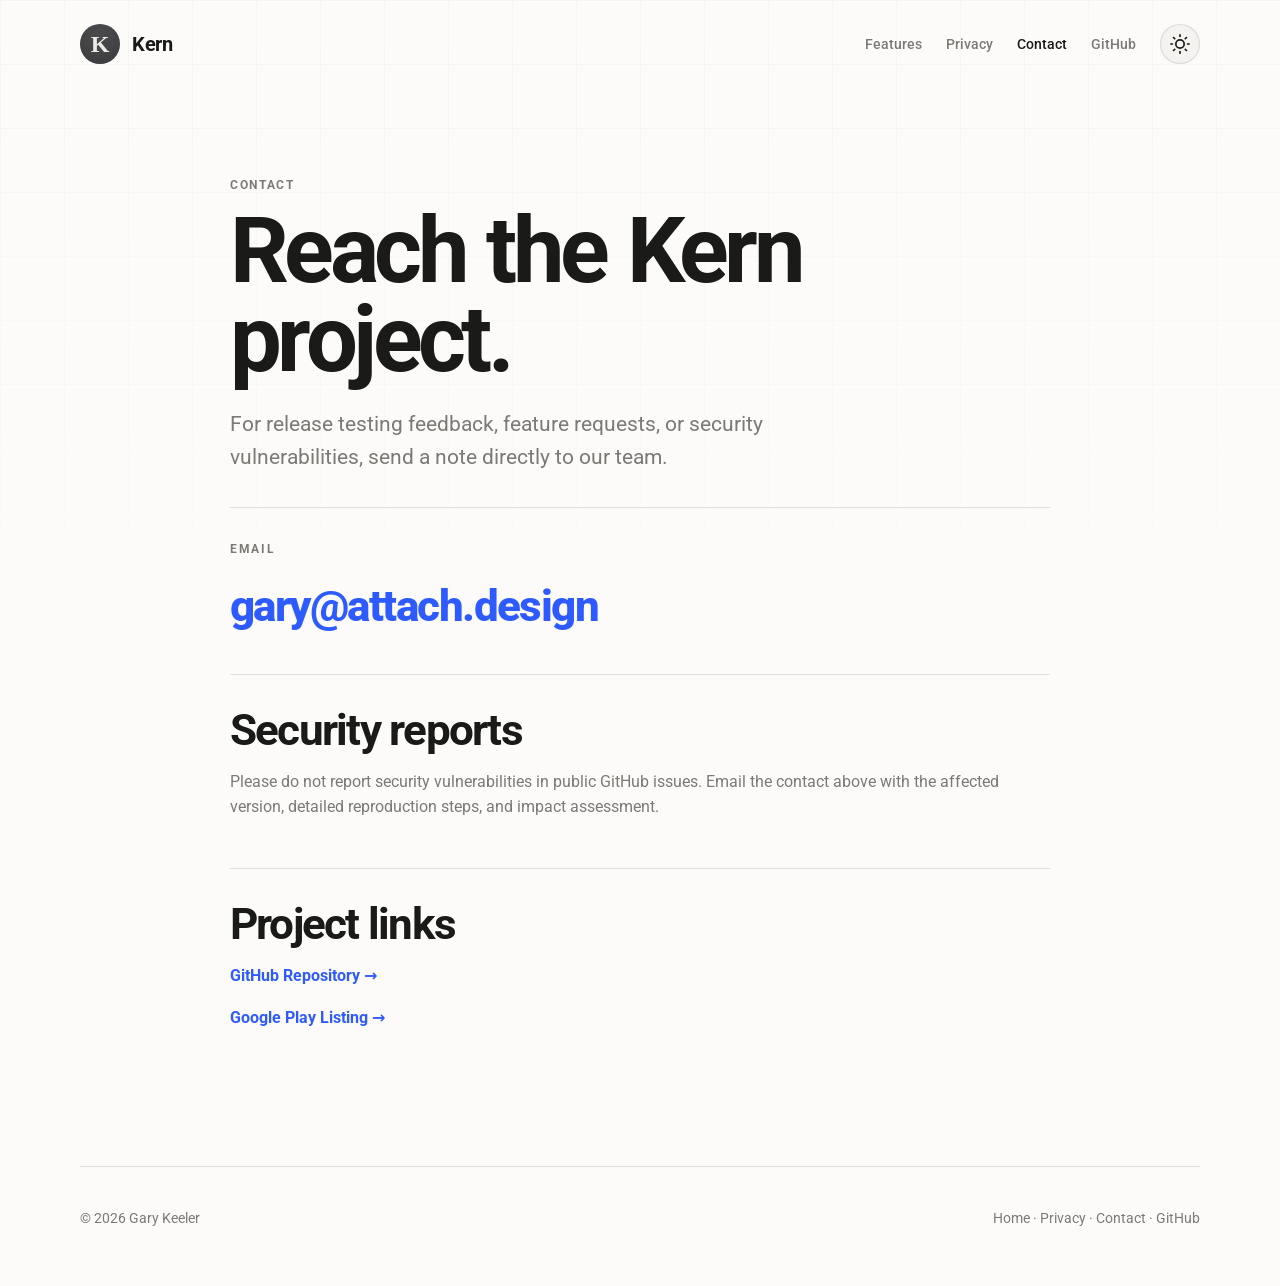
==== website/contact.html @ cdeb9d9d "feat(website): default to creamy light theme, update contact emails to gary@attach.design, and add h" ====
<!doctype html>
<html lang="en">
<head>
  <meta charset="utf-8">
  <meta name="viewport" content="width=device-width, initial-scale=1">
  <title>Contact — Kern</title>
  <meta name="description" content="Contact the Kern project for feedback, testing, or security reports.">
  <link rel="canonical" href="https://attach.design/kern/contact.html">
  <link rel="icon" type="image/svg+xml" href="favicon.svg">

  <meta property="og:type" content="website">
  <meta property="og:site_name" content="Kern">
  <meta property="og:title" content="Contact — Kern">
  <meta property="og:description" content="Reach the Kern project team for feedback, release questions, or security testing.">
  <meta property="og:url" content="https://attach.design/kern/contact.html">

  <link rel="stylesheet" href="styles.css">
</head>
<body>
  <a href="#main" class="skip-to-content">Skip to content</a>

  <header class="site-header">
    <a class="brand" href="index.html" aria-label="Kern Home">
      <span class="mark" aria-hidden="true">K</span>
      <span>Kern</span>
    </a>

    <div class="nav-group">
      <nav class="nav" id="main-nav" aria-label="Primary navigation">
        <a href="index.html#features">Features</a>
        <a href="privacy.html">Privacy</a>
        <a href="contact.html" aria-current="page">Contact</a>
        <a href="https://github.com/iamkeeler/AndroidMD-App" target="_blank" rel="noopener">GitHub</a>
      </nav>

      <button type="button" class="theme-toggle" id="theme-toggle" aria-label="Toggle dark mode" title="Toggle theme">
        <svg viewBox="0 0 24 24" id="theme-icon" aria-hidden="true">
          <circle cx="12" cy="12" r="5"></circle>
          <path d="M12 1v2M12 21v2M4.22 4.22l1.42 1.42M18.36 18.36l1.42 1.42M1 12h2M21 12h2M4.22 19.78l1.42-1.42M18.36 5.64l1.42-1.42"></path>
        </svg>
      </button>

      <button type="button" class="menu-toggle" id="menu-toggle" aria-label="Toggle navigation menu" aria-expanded="false">
        <svg viewBox="0 0 24 24" aria-hidden="true">
          <line x1="3" y1="6" x2="21" y2="6"></line>
          <line x1="3" y1="12" x2="21" y2="12"></line>
          <line x1="3" y1="18" x2="21" y2="18"></line>
        </svg>
      </button>
    </div>
  </header>

  <main id="main" class="page section-shell">
    <p class="eyebrow">Contact</p>
    <h1>Reach the Kern project.</h1>
    <p class="lede">For release testing feedback, feature requests, or security vulnerabilities, send a note directly to our team.</p>

    <section class="contact-card">
      <span class="small-label">Email</span>
      <a href="mailto:gary@attach.design">gary@attach.design</a>
    </section>

    <section class="prose-block">
      <h2>Security reports</h2>
      <p>Please do not report security vulnerabilities in public GitHub issues. Email the contact above with the affected version, detailed reproduction steps, and impact assessment.</p>
    </section>

    <section class="prose-block">
      <h2>Project links</h2>
      <p><a class="text-link" href="https://github.com/iamkeeler/AndroidMD-App" target="_blank" rel="noopener">GitHub Repository →</a></p>
      <p><a class="text-link" href="https://play.google.com/store/apps/details?id=com.attachdesign.kern" target="_blank" rel="noopener">Google Play Listing →</a></p>
    </section>
  </main>

  <footer class="site-footer">
    <span>© 2026 Gary Keeler</span>
    <span>
      <a href="index.html">Home</a> · 
      <a href="privacy.html">Privacy</a> · 
      <a href="contact.html">Contact</a> · 
      <a href="https://github.com/iamkeeler/AndroidMD-App" target="_blank" rel="noopener">GitHub</a>
    </span>
  </footer>

  <script>
    // Theme toggle management (Default: Creamy Light style)
    const themeToggle = document.getElementById('theme-toggle');
    const storedTheme = localStorage.getItem('theme');
    
    function updateThemeAria(theme) {
      const nextTheme = theme === 'dark' ? 'light' : 'dark';
      themeToggle.setAttribute('aria-label', `Switch to ${nextTheme} theme`);
      themeToggle.setAttribute('title', `Switch to ${nextTheme} theme`);
    }

    if (storedTheme === 'dark') {
      document.documentElement.setAttribute('data-theme', 'dark');
      updateThemeAria('dark');
    } else {
      document.documentElement.setAttribute('data-theme', 'light');
      updateThemeAria('light');
    }

    themeToggle.addEventListener('click', () => {
      const current = document.documentElement.getAttribute('data-theme');
      const target = (current === 'dark') ? 'light' : 'dark';
      document.documentElement.setAttribute('data-theme', target);
      localStorage.setItem('theme', target);
      updateThemeAria(target);
    });

    // Mobile nav toggle
    const menuToggle = document.getElementById('menu-toggle');
    const mainNav = document.getElementById('main-nav');
    menuToggle.addEventListener('click', () => {
      const open = mainNav.classList.toggle('open');
      menuToggle.setAttribute('aria-expanded', open);
    });
  </script>
</body>
</html>
---- website/styles.css ----
@import url('https://fonts.googleapis.com/css2?family=JetBrains+Mono:ital,wght@0,400;0,500;0,600;1,400&family=Roboto+Mono:wght@400;500&family=Roboto:ital,wght@0,400;0,500;0,700;1,400&display=swap');

:root {
  --canvas: #FCFBFA;
  --surface: #F4F3F0;
  --ink: #1A1A18;
  --muted: #7C7A75;
  --border: rgba(124, 122, 117, 0.22);
  --accent: #2E5BFF;
  --accent-hover: #1A46E6;
  --icon-bg: #4A4A4D;
  --icon-fg: #ECEAE6;
  --shadow: 0 24px 80px rgba(26, 26, 24, 0.08);
  --grid-line: rgba(26, 26, 24, 0.028);
  --max: 1120px;
  --radius-lg: 30px;
  --radius-md: 16px;
  --radius-sm: 8px;
}

[data-theme="dark"] {
  --canvas: #121212;
  --surface: #1E1E1E;
  --ink: #E3E3E3;
  --muted: #9E9C96;
  --border: rgba(255, 255, 255, 0.12);
  --accent: #5E81FF;
  --accent-hover: #7D9BFF;
  --icon-bg: #2E2E32;
  --icon-fg: #E3E3E3;
  --shadow: 0 24px 80px rgba(0, 0, 0, 0.45);
  --grid-line: rgba(255, 255, 255, 0.03);
}

/* Dark theme activates explicitly via [data-theme="dark"] attribute */

* {
  box-sizing: border-box;
}

:focus-visible {
  outline: 2px solid var(--accent);
  outline-offset: 2px;
  border-radius: 4px;
}

html {
  scroll-behavior: smooth;
  color-scheme: light dark;
}

body {
  margin: 0;
  background: var(--canvas);
  color: var(--ink);
  font-family: Roboto, ui-sans-serif, system-ui, -apple-system, BlinkMacSystemFont, "Segoe UI", sans-serif;
  line-height: 1.6;
  -webkit-font-smoothing: antialiased;
  transition: background-color 200ms ease, color 200ms ease;
}

/* Background aesthetic grid */
body::before {
  content: "";
  position: fixed;
  inset: 0;
  pointer-events: none;
  background:
    linear-gradient(90deg, var(--grid-line) 1px, transparent 1px),
    linear-gradient(180deg, var(--grid-line) 1px, transparent 1px);
  background-size: 64px 64px;
  mask-image: linear-gradient(to bottom, black, transparent 75%);
  -webkit-mask-image: linear-gradient(to bottom, black, transparent 75%);
  z-index: 0;
}

/* Accessibility skip link */
.skip-to-content {
  position: absolute;
  top: -100px;
  left: 16px;
  z-index: 999;
  padding: 12px 20px;
  background: var(--accent);
  color: #ffffff;
  border-radius: var(--radius-sm);
  font-weight: 700;
  text-decoration: none;
  transition: top 150ms ease;
}

.skip-to-content:focus {
  top: 16px;
}

a {
  color: inherit;
  text-decoration-thickness: 1px;
  text-underline-offset: 0.22em;
  transition: color 150ms ease;
}

.site-header,
.site-footer,
.section-shell {
  position: relative;
  z-index: 1;
  width: min(var(--max), calc(100% - 32px));
  margin-inline: auto;
}

/* Header & Navigation */
.site-header {
  min-height: 88px;
  display: flex;
  align-items: center;
  justify-content: space-between;
  gap: 24px;
}

.brand {
  display: inline-flex;
  align-items: center;
  gap: 12px;
  font-weight: 700;
  font-size: 20px;
  letter-spacing: -0.02em;
  text-decoration: none;
  color: var(--ink);
}

.mark {
  width: 40px;
  height: 40px;
  border-radius: 999px;
  display: inline-grid;
  place-items: center;
  background: var(--icon-bg);
  color: var(--icon-fg);
  font-family: Georgia, "Times New Roman", serif;
  font-size: 24px;
  line-height: 1;
  box-shadow: inset 0 -8px 18px rgba(0, 0, 0, 0.18);
  transition: transform 200ms ease;
}

.brand:hover .mark {
  transform: rotate(-6deg) scale(1.05);
}

.nav-group {
  display: flex;
  align-items: center;
  gap: 24px;
}

.nav {
  display: flex;
  align-items: center;
  gap: 24px;
  color: var(--muted);
  font-size: 14px;
  font-weight: 500;
}

.nav a {
  text-decoration: none;
  padding: 6px 0;
}

.nav a:hover,
.nav a[aria-current="page"] {
  color: var(--ink);
}

/* Theme Switcher Button */
.theme-toggle {
  background: var(--surface);
  border: 1px solid var(--border);
  color: var(--ink);
  width: 40px;
  height: 40px;
  border-radius: 50%;
  display: inline-grid;
  place-items: center;
  cursor: pointer;
  padding: 0;
  transition: background-color 150ms ease, border-color 150ms ease, transform 150ms ease;
}

.theme-toggle:hover {
  transform: scale(1.06);
  border-color: var(--accent);
}

.theme-toggle svg {
  width: 20px;
  height: 20px;
  fill: none;
  stroke: currentColor;
  stroke-width: 2;
  stroke-linecap: round;
  stroke-linejoin: round;
}

/* Mobile Nav Toggle */
.menu-toggle {
  display: none;
  background: var(--surface);
  border: 1px solid var(--border);
  color: var(--ink);
  width: 40px;
  height: 40px;
  border-radius: var(--radius-sm);
  cursor: pointer;
  align-items: center;
  justify-content: center;
}

.menu-toggle svg {
  width: 22px;
  height: 22px;
  fill: none;
  stroke: currentColor;
  stroke-width: 2;
}

/* Hero Section */
.hero {
  min-height: calc(100vh - 168px);
  display: grid;
  grid-template-columns: minmax(0, 1fr) minmax(360px, 0.88fr);
  gap: 64px;
  align-items: center;
  padding: 64px 0 96px;
}

.eyebrow,
.small-label {
  margin: 0 0 12px;
  color: var(--muted);
  font-size: 12px;
  letter-spacing: 0.14em;
  text-transform: uppercase;
  font-weight: 700;
}

h1, h2, h3, p {
  margin-top: 0;
}

h1 {
  max-width: 780px;
  margin-bottom: 24px;
  font-size: clamp(44px, 7.5vw, 92px);
  line-height: 0.96;
  letter-spacing: -0.05em;
  word-spacing: 0.03em;
  font-weight: 700;
}

h2 {
  margin-bottom: 16px;
  font-size: clamp(26px, 3.8vw, 44px);
  line-height: 1.05;
  letter-spacing: -0.04em;
  font-weight: 700;
}

h3 {
  margin-bottom: 8px;
  font-size: 18px;
  letter-spacing: -0.02em;
  font-weight: 700;
}

.lede {
  max-width: 640px;
  margin-bottom: 32px;
  color: var(--muted);
  font-size: clamp(17px, 1.8vw, 21px);
  line-height: 1.6;
}

.actions {
  display: flex;
  flex-wrap: wrap;
  gap: 14px;
}

.button {
  min-height: 48px;
  display: inline-flex;
  align-items: center;
  justify-content: center;
  padding: 0 24px;
  border-radius: 999px;
  font-weight: 700;
  font-size: 15px;
  text-decoration: none;
  transition: transform 120ms ease, background-color 120ms ease, border-color 120ms ease, box-shadow 120ms ease;
}

.button:hover {
  transform: translateY(-2px);
}

.button:active {
  transform: translateY(1px);
}

.button.primary {
  background: var(--accent);
  color: #ffffff;
  box-shadow: 0 4px 16px rgba(46, 91, 255, 0.25);
}

.button.primary:hover {
  background: var(--accent-hover);
  box-shadow: 0 6px 20px rgba(46, 91, 255, 0.35);
}

.button.secondary {
  border: 1px solid var(--border);
  background: var(--surface);
  color: var(--ink);
}

.button.secondary:hover {
  border-color: var(--muted);
}

/* Device Frame & Live Workspace Showcase */
.device-frame {
  border: 1px solid var(--border);
  border-radius: 36px;
  padding: 16px;
  background: var(--surface);
  box-shadow: var(--shadow);
  transition: border-color 200ms ease, background-color 200ms ease;
}

.phone-top {
  display: flex;
  align-items: center;
  gap: 12px;
  padding: 10px 14px;
  color: var(--muted);
  font-size: 13px;
  font-family: Roboto, ui-sans-serif, system-ui, sans-serif;
  border-bottom: 1px solid var(--border);
  background: var(--surface);
  border-top-left-radius: 20px;
  border-top-right-radius: 20px;
}

.phone-top .path {
  color: var(--muted);
  display: flex;
  align-items: center;
  gap: 6px;
}

.phone-top .path .active-node {
  color: var(--ink);
  font-weight: 700;
}

.dot {
  width: 8px;
  height: 8px;
  border-radius: 50%;
  background: var(--accent);
  box-shadow: 0 0 6px var(--accent);
}

.workspace-preview {
  min-height: 480px;
  display: grid;
  grid-template-columns: 35% 65%;
  overflow: hidden;
  border-bottom-left-radius: 24px;
  border-bottom-right-radius: 24px;
  background: var(--canvas);
}

.workspace-preview aside {
  background: var(--surface);
  padding: 24px 16px;
  border-right: 1px solid var(--border);
}

.file-list {
  display: flex;
  flex-direction: column;
  gap: 8px;
  margin-top: 12px;
}

.file-btn {
  display: flex;
  align-items: center;
  gap: 8px;
  width: 100%;
  padding: 10px 12px;
  min-height: 44px;
  border: none;
  background: transparent;
  color: var(--muted);
  font-size: 13px;
  font-family: "JetBrains Mono", "Roboto Mono", monospace;
  text-align: left;
  border-radius: var(--radius-sm);
  cursor: pointer;
  transition: background-color 150ms ease, color 150ms ease;
}

.file-btn:hover {
  background: rgba(124, 122, 117, 0.08);
  color: var(--ink);
}

.file-btn.active {
  background: var(--canvas);
  color: var(--ink);
  font-weight: 600;
  box-shadow: 0 1px 4px rgba(0,0,0,0.06);
}

.workspace-preview article {
  padding: 24px 28px;
  display: flex;
  flex-direction: column;
  max-width: 680px;
  margin: 0 auto;
}

.editor-tabs {
  display: flex;
  gap: 16px;
  border-bottom: 1px solid var(--border);
  padding-bottom: 4px;
  margin-bottom: 20px;
}

.tab-btn {
  background: transparent;
  border: none;
  color: var(--muted);
  font-size: 12px;
  font-weight: 700;
  letter-spacing: 0.08em;
  text-transform: uppercase;
  cursor: pointer;
  padding: 8px 12px;
  min-height: 44px;
  border-bottom: 2px solid transparent;
  transition: color 150ms ease, border-color 150ms ease;
}

.tab-btn.active {
  color: var(--accent);
  border-bottom-color: var(--accent);
}

.editor-input {
  width: 100%;
  min-height: 320px;
  background: transparent;
  border: none;
  color: var(--ink);
  font-family: "JetBrains Mono", "Roboto Mono", monospace;
  font-size: 15px;
  line-height: 1.6;
  resize: none;
  outline: none;
}

.live-render {
  min-height: 320px;
  font-family: "JetBrains Mono", "Roboto Mono", monospace;
  font-size: 15px;
  line-height: 1.6;
  color: var(--ink);
}

.live-render h1 {
  font-size: 22px;
  font-weight: 700;
  letter-spacing: -0.025em;
  margin-top: 0;
  margin-bottom: 16px;
  color: var(--ink);
}

.live-render h2 {
  font-size: 16px;
  font-weight: 600;
  letter-spacing: 0;
  margin-top: 20px;
  margin-bottom: 12px;
  color: var(--ink);
}

.live-render h3 {
  font-size: 13px;
  font-weight: 600;
  letter-spacing: 0.015em;
  margin-top: 16px;
  margin-bottom: 8px;
  color: var(--ink);
}

/* Video Preview Placeholder */
.video-placeholder {
  min-height: 480px;
  display: flex;
  flex-direction: column;
  align-items: center;
  justify-content: center;
  position: relative;
  border-bottom-left-radius: 24px;
  border-bottom-right-radius: 24px;
  background: linear-gradient(145deg, var(--surface), var(--canvas));
  overflow: hidden;
  cursor: pointer;
  padding: 48px 24px;
  text-align: center;
}

.video-poster-preview {
  display: flex;
  flex-direction: column;
  align-items: center;
  justify-content: center;
  gap: 16px;
}

.play-btn-wrapper {
  width: 76px;
  height: 76px;
  border-radius: 50%;
  background: var(--accent);
  color: #ffffff;
  display: inline-grid;
  place-items: center;
  box-shadow: 0 12px 32px rgba(46, 91, 255, 0.3);
  transition: transform 200ms ease, box-shadow 200ms ease, background-color 200ms ease;
}

.video-placeholder:hover .play-btn-wrapper {
  transform: scale(1.08);
  box-shadow: 0 16px 40px rgba(46, 91, 255, 0.4);
}

.play-btn-wrapper svg {
  width: 32px;
  height: 32px;
  fill: currentColor;
  margin-left: 4px;
}

.video-caption {
  font-family: Roboto, ui-sans-serif, system-ui, sans-serif;
  font-size: 16px;
  font-weight: 700;
  color: var(--ink);
  margin: 8px 0 0;
}

.video-subcaption {
  font-family: "JetBrains Mono", "Roboto Mono", monospace;
  font-size: 13px;
  color: var(--muted);
  margin: 4px 0 0;
}

.live-render code {
  display: inline-block;
  margin-top: 12px;
  padding: 6px 10px;
  border-radius: var(--radius-sm);
  background: var(--surface);
  color: var(--accent);
  font-family: "JetBrains Mono", "Roboto Mono", monospace;
  font-size: 13px;
  border: 1px solid var(--border);
}

/* Feature Grid */
.features,
.privacy-band,
.contact,
.page {
  padding: 88px 0;
}

.section-heading {
  max-width: 720px;
  margin-bottom: 40px;
}

.feature-list {
  border-top: 1px solid var(--border);
}

.feature-item {
  display: grid;
  grid-template-columns: minmax(200px, 0.36fr) minmax(0, 1fr);
  gap: 32px;
  padding: 32px 0;
  border-bottom: 1px solid var(--border);
  transition: background-color 150ms ease;
}

.feature-item p {
  max-width: 680px;
  color: var(--muted);
  font-size: 16px;
}

/* Privacy Band */
.privacy-band {
  display: grid;
  grid-template-columns: minmax(260px, 0.7fr) minmax(0, 1fr) auto;
  gap: 32px;
  align-items: center;
  border-top: 1px solid var(--border);
  border-bottom: 1px solid var(--border);
}

.privacy-band p {
  color: var(--muted);
  font-size: 16px;
}

.text-link {
  color: var(--accent);
  font-weight: 700;
  text-decoration: none;
}

.text-link:hover {
  text-decoration: underline;
}

/* Contact & Pages */
.contact {
  max-width: 760px;
}

.contact p,
.prose-block p {
  color: var(--muted);
  font-size: 16px;
}

.page {
  max-width: 820px;
}

.prose-block,
.contact-card {
  padding: 32px 0;
  border-top: 1px solid var(--border);
}

.contact-card .small-label {
  display: block;
  margin-bottom: 12px;
}

.contact-card a {
  display: inline-block;
  max-width: 100%;
  color: var(--accent);
  font-size: clamp(24px, 4vw, 44px);
  font-weight: 800;
  letter-spacing: -0.035em;
  overflow-wrap: anywhere;
  text-decoration: none;
}

.contact-card a:hover {
  text-decoration: underline;
}

/* Footer */
.site-footer {
  display: flex;
  justify-content: space-between;
  gap: 24px;
  padding: 40px 0 56px;
  color: var(--muted);
  font-size: 14px;
  border-top: 1px solid var(--border);
}

.site-footer a {
  text-decoration: none;
}

.site-footer a:hover {
  color: var(--ink);
}

/* Responsive Media Queries */
@media (max-width: 880px) {
  .hero {
    grid-template-columns: 1fr;
    padding-top: 32px;
    gap: 40px;
  }

  .privacy-band {
    grid-template-columns: 1fr;
    gap: 20px;
  }

  .feature-item {
    grid-template-columns: 1fr;
    gap: 12px;
  }

  .workspace-preview {
    grid-template-columns: 1fr;
  }

  .workspace-preview aside {
    display: none;
  }
}

@media (max-width: 640px) {
  .site-header {
    min-height: 72px;
  }

  .menu-toggle {
    display: flex;
  }

  .nav {
    display: none;
    position: absolute;
    top: 80px;
    left: 0;
    right: 0;
    background: var(--surface);
    border: 1px solid var(--border);
    border-radius: var(--radius-md);
    padding: 20px;
    flex-direction: column;
    align-items: flex-start;
    gap: 16px;
    box-shadow: var(--shadow);
    z-index: 100;
  }

  .nav.open {
    display: flex;
  }

  .site-footer {
    flex-direction: column;
    gap: 16px;
  }
}
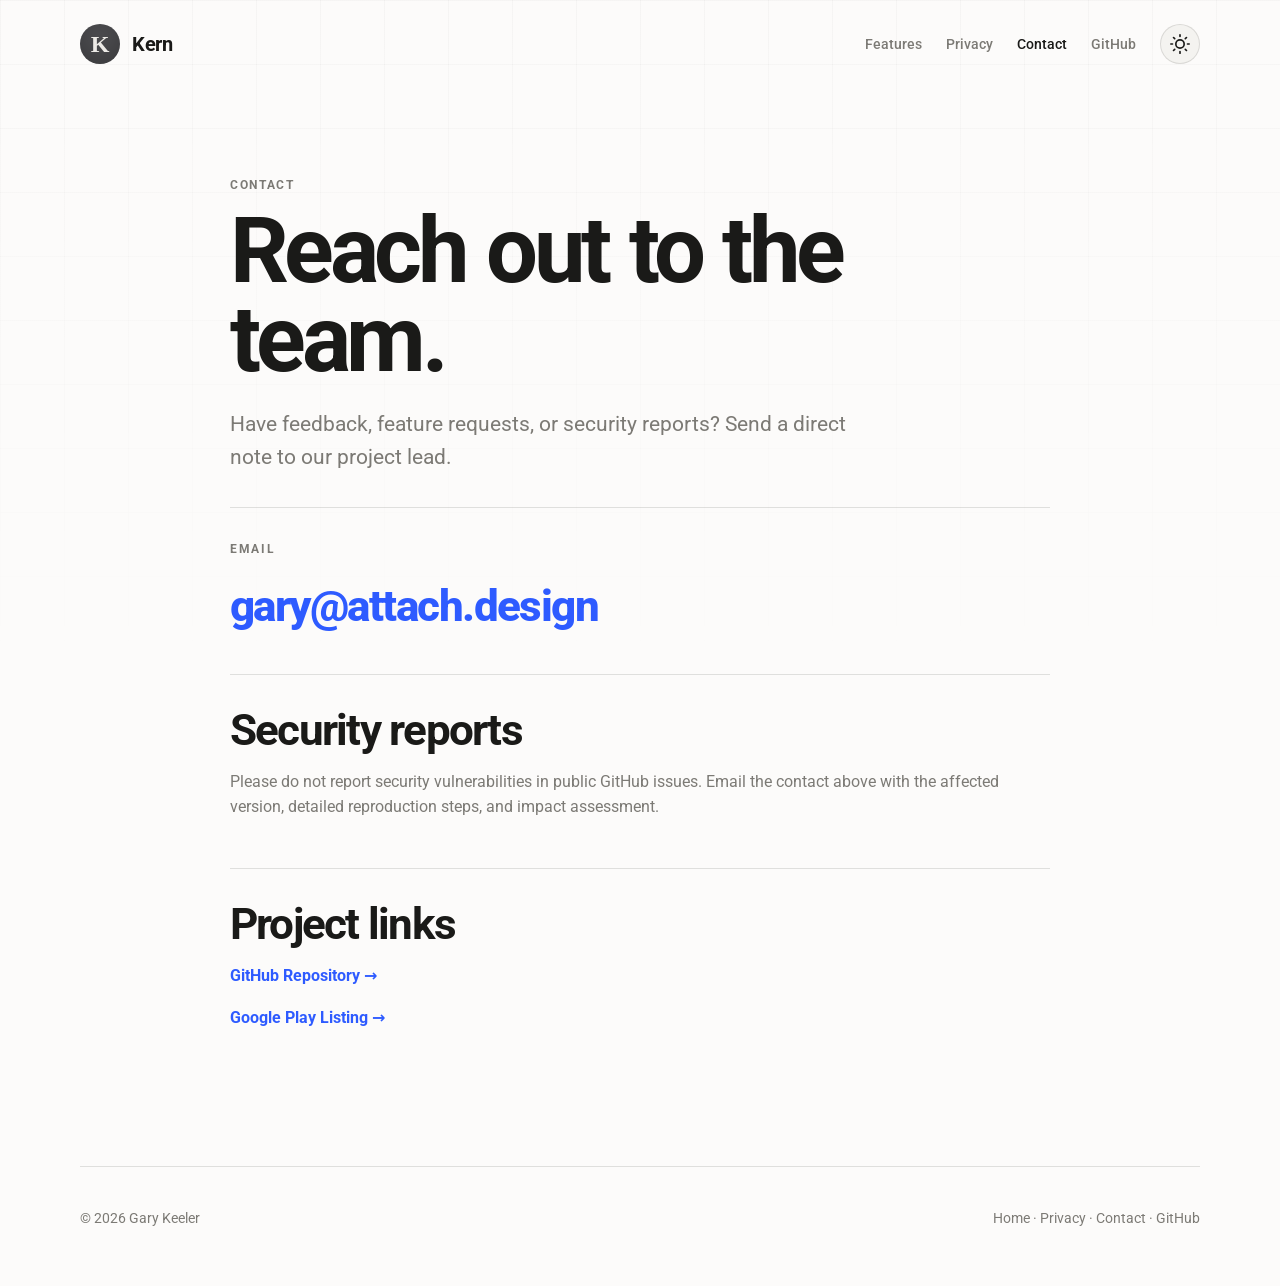
==== commit 4a5676cc: "copy(website): refine copy for clarity, scannability, and active voice via Quill" ====
--- a/website/contact.html
+++ b/website/contact.html
@@ -52,8 +52,8 @@
 
   <main id="main" class="page section-shell">
     <p class="eyebrow">Contact</p>
-    <h1>Reach the Kern project.</h1>
-    <p class="lede">For release testing feedback, feature requests, or security vulnerabilities, send a note directly to our team.</p>
+    <h1>Reach out to the team.</h1>
+    <p class="lede">Have feedback, feature requests, or security reports? Send a direct note to our project lead.</p>
 
     <section class="contact-card">
       <span class="small-label">Email</span>
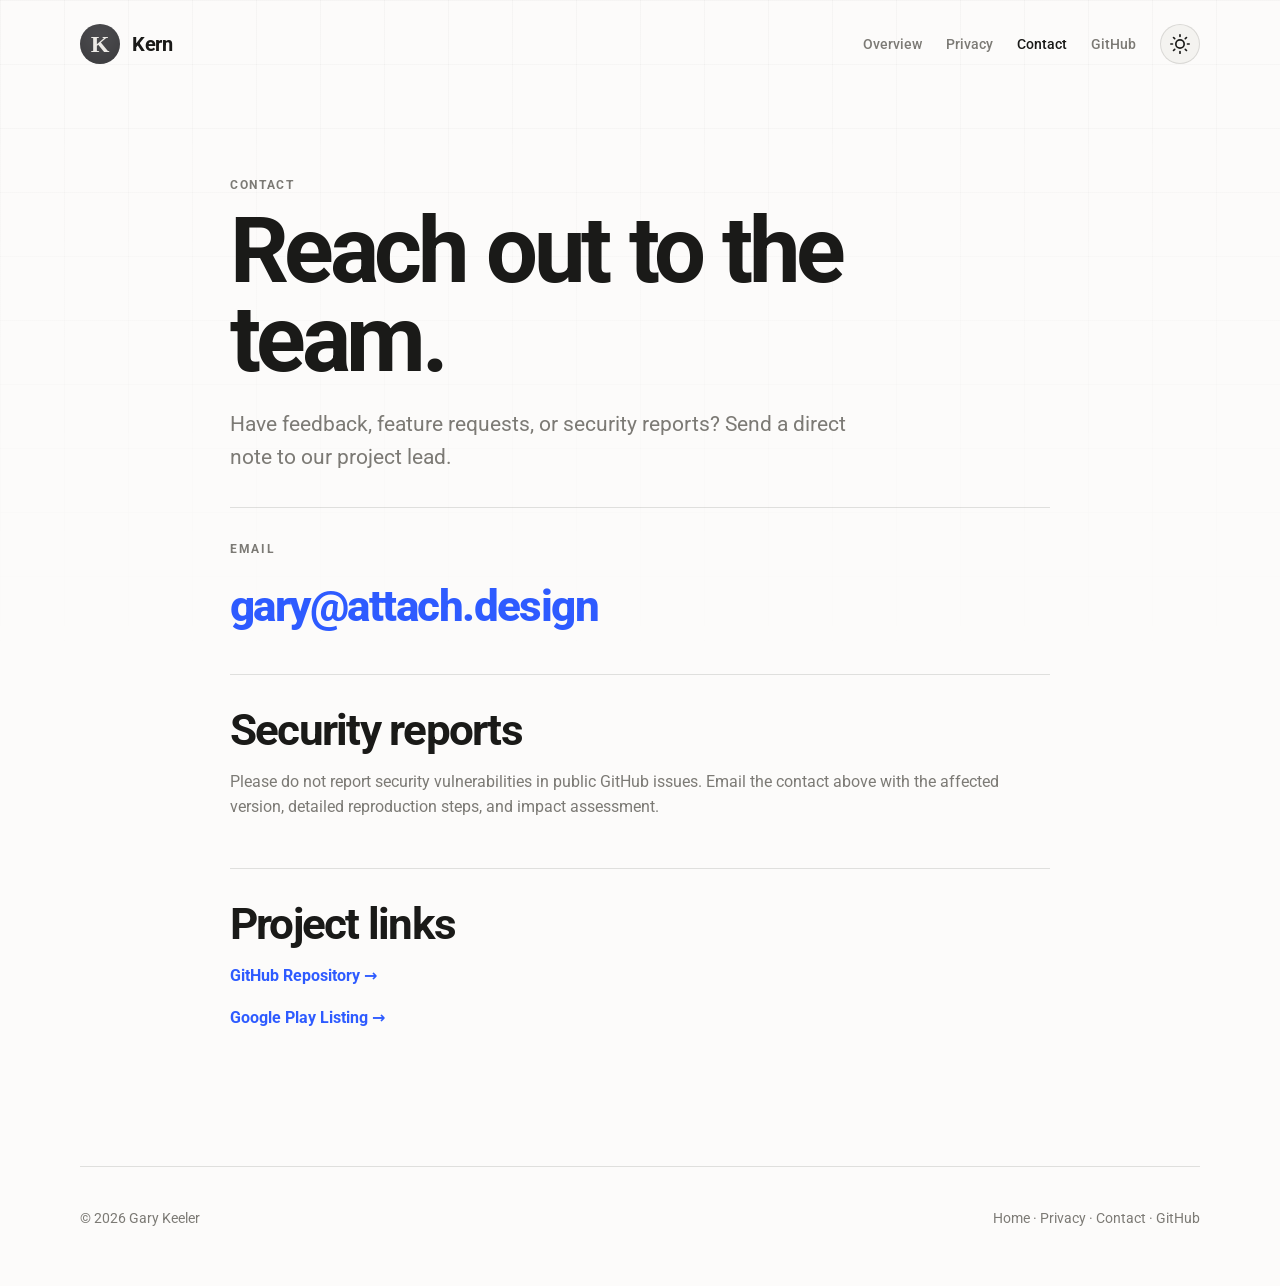
==== commit 9accd6e1: "feat(website): implement sticky glassmorphic navigation, 3D perspective device tilt, and native scro" ====
--- a/website/contact.html
+++ b/website/contact.html
@@ -19,36 +19,38 @@
 <body>
   <a href="#main" class="skip-to-content">Skip to content</a>
 
-  <header class="site-header">
-    <a class="brand" href="index.html" aria-label="Kern Home">
-      <span class="mark" aria-hidden="true">K</span>
-      <span>Kern</span>
-    </a>
+  <div class="site-header-wrapper" id="header-wrapper">
+    <header class="site-header">
+      <a class="brand" href="index.html" aria-label="Kern Home">
+        <span class="mark" aria-hidden="true">K</span>
+        <span>Kern</span>
+      </a>
 
-    <div class="nav-group">
-      <nav class="nav" id="main-nav" aria-label="Primary navigation">
-        <a href="index.html#features">Features</a>
-        <a href="privacy.html">Privacy</a>
-        <a href="contact.html" aria-current="page">Contact</a>
-        <a href="https://github.com/iamkeeler/AndroidMD-App" target="_blank" rel="noopener">GitHub</a>
-      </nav>
+      <div class="nav-group">
+        <nav class="nav" id="main-nav" aria-label="Primary navigation">
+          <a href="index.html#overview">Overview</a>
+          <a href="privacy.html">Privacy</a>
+          <a href="contact.html" aria-current="page">Contact</a>
+          <a href="https://github.com/iamkeeler/AndroidMD-App" target="_blank" rel="noopener">GitHub</a>
+        </nav>
 
-      <button type="button" class="theme-toggle" id="theme-toggle" aria-label="Toggle dark mode" title="Toggle theme">
-        <svg viewBox="0 0 24 24" id="theme-icon" aria-hidden="true">
-          <circle cx="12" cy="12" r="5"></circle>
-          <path d="M12 1v2M12 21v2M4.22 4.22l1.42 1.42M18.36 18.36l1.42 1.42M1 12h2M21 12h2M4.22 19.78l1.42-1.42M18.36 5.64l1.42-1.42"></path>
-        </svg>
-      </button>
+        <button type="button" class="theme-toggle" id="theme-toggle" aria-label="Toggle dark mode" title="Toggle theme">
+          <svg viewBox="0 0 24 24" id="theme-icon" aria-hidden="true">
+            <circle cx="12" cy="12" r="5"></circle>
+            <path d="M12 1v2M12 21v2M4.22 4.22l1.42 1.42M18.36 18.36l1.42 1.42M1 12h2M21 12h2M4.22 19.78l1.42-1.42M18.36 5.64l1.42-1.42"></path>
+          </svg>
+        </button>
 
-      <button type="button" class="menu-toggle" id="menu-toggle" aria-label="Toggle navigation menu" aria-expanded="false">
-        <svg viewBox="0 0 24 24" aria-hidden="true">
-          <line x1="3" y1="6" x2="21" y2="6"></line>
-          <line x1="3" y1="12" x2="21" y2="12"></line>
-          <line x1="3" y1="18" x2="21" y2="18"></line>
-        </svg>
-      </button>
-    </div>
-  </header>
+        <button type="button" class="menu-toggle" id="menu-toggle" aria-label="Toggle navigation menu" aria-expanded="false">
+          <svg viewBox="0 0 24 24" aria-hidden="true">
+            <line x1="3" y1="6" x2="21" y2="6"></line>
+            <line x1="3" y1="12" x2="21" y2="12"></line>
+            <line x1="3" y1="18" x2="21" y2="18"></line>
+          </svg>
+        </button>
+      </div>
+    </header>
+  </div>
 
   <main id="main" class="page section-shell">
     <p class="eyebrow">Contact</p>
@@ -116,6 +118,16 @@
       const open = mainNav.classList.toggle('open');
       menuToggle.setAttribute('aria-expanded', open);
     });
+
+    // Sticky Header scroll trigger
+    const headerWrapper = document.getElementById('header-wrapper');
+    window.addEventListener('scroll', () => {
+      if (window.scrollY > 20) {
+        headerWrapper.classList.add('is-scrolled');
+      } else {
+        headerWrapper.classList.remove('is-scrolled');
+      }
+    }, { passive: true });
   </script>
 </body>
 </html>
--- a/website/styles.css
+++ b/website/styles.css
@@ -109,6 +109,26 @@
   margin-inline: auto;
 }
 
+.site-header-wrapper {
+  position: sticky;
+  top: 0;
+  z-index: 100;
+  background: transparent;
+  transition: background-color 300ms ease, border-color 300ms ease, box-shadow 300ms ease, backdrop-filter 300ms ease;
+}
+
+.site-header-wrapper.is-scrolled {
+  background: rgba(252, 251, 250, 0.88);
+  backdrop-filter: blur(12px);
+  -webkit-backdrop-filter: blur(12px);
+  border-bottom: 1px solid var(--border);
+  box-shadow: 0 4px 20px rgba(0, 0, 0, 0.03);
+}
+
+[data-theme="dark"] .site-header-wrapper.is-scrolled {
+  background: rgba(18, 18, 18, 0.88);
+}
+
 /* Header & Navigation */
 .site-header {
   min-height: 88px;
@@ -116,6 +136,11 @@
   align-items: center;
   justify-content: space-between;
   gap: 24px;
+  transition: min-height 300ms ease;
+}
+
+.site-header-wrapper.is-scrolled .site-header {
+  min-height: 64px;
 }
 
 .brand {
@@ -337,8 +362,35 @@
   padding: 16px;
   background: var(--surface);
   box-shadow: var(--shadow);
-  transition: border-color 200ms ease, background-color 200ms ease;
-}
+  transform: perspective(1000px) rotateX(6deg) scale(0.96) translateY(20px);
+  transform-origin: center top;
+  transition: border-color 200ms ease, background-color 200ms ease, transform 600ms cubic-bezier(0.16, 1, 0.3, 1), box-shadow 600ms ease;
+  will-change: transform;
+}
+
+.device-frame.is-visible,
+.device-frame:hover {
+  transform: perspective(1000px) rotateX(0deg) scale(1) translateY(0);
+  box-shadow: 0 24px 60px rgba(0, 0, 0, 0.08);
+}
+
+/* Native Scroll Reveal Utility Cues */
+[data-reveal] {
+  opacity: 0;
+  transform: translateY(28px);
+  transition: opacity 600ms cubic-bezier(0.16, 1, 0.3, 1), transform 600ms cubic-bezier(0.16, 1, 0.3, 1);
+  will-change: opacity, transform;
+}
+
+[data-reveal].is-visible {
+  opacity: 1;
+  transform: translateY(0);
+}
+
+[data-reveal-delay="100"] { transition-delay: 100ms; }
+[data-reveal-delay="200"] { transition-delay: 200ms; }
+[data-reveal-delay="300"] { transition-delay: 300ms; }
+[data-reveal-delay="400"] { transition-delay: 400ms; }
 
 .phone-top {
   display: flex;
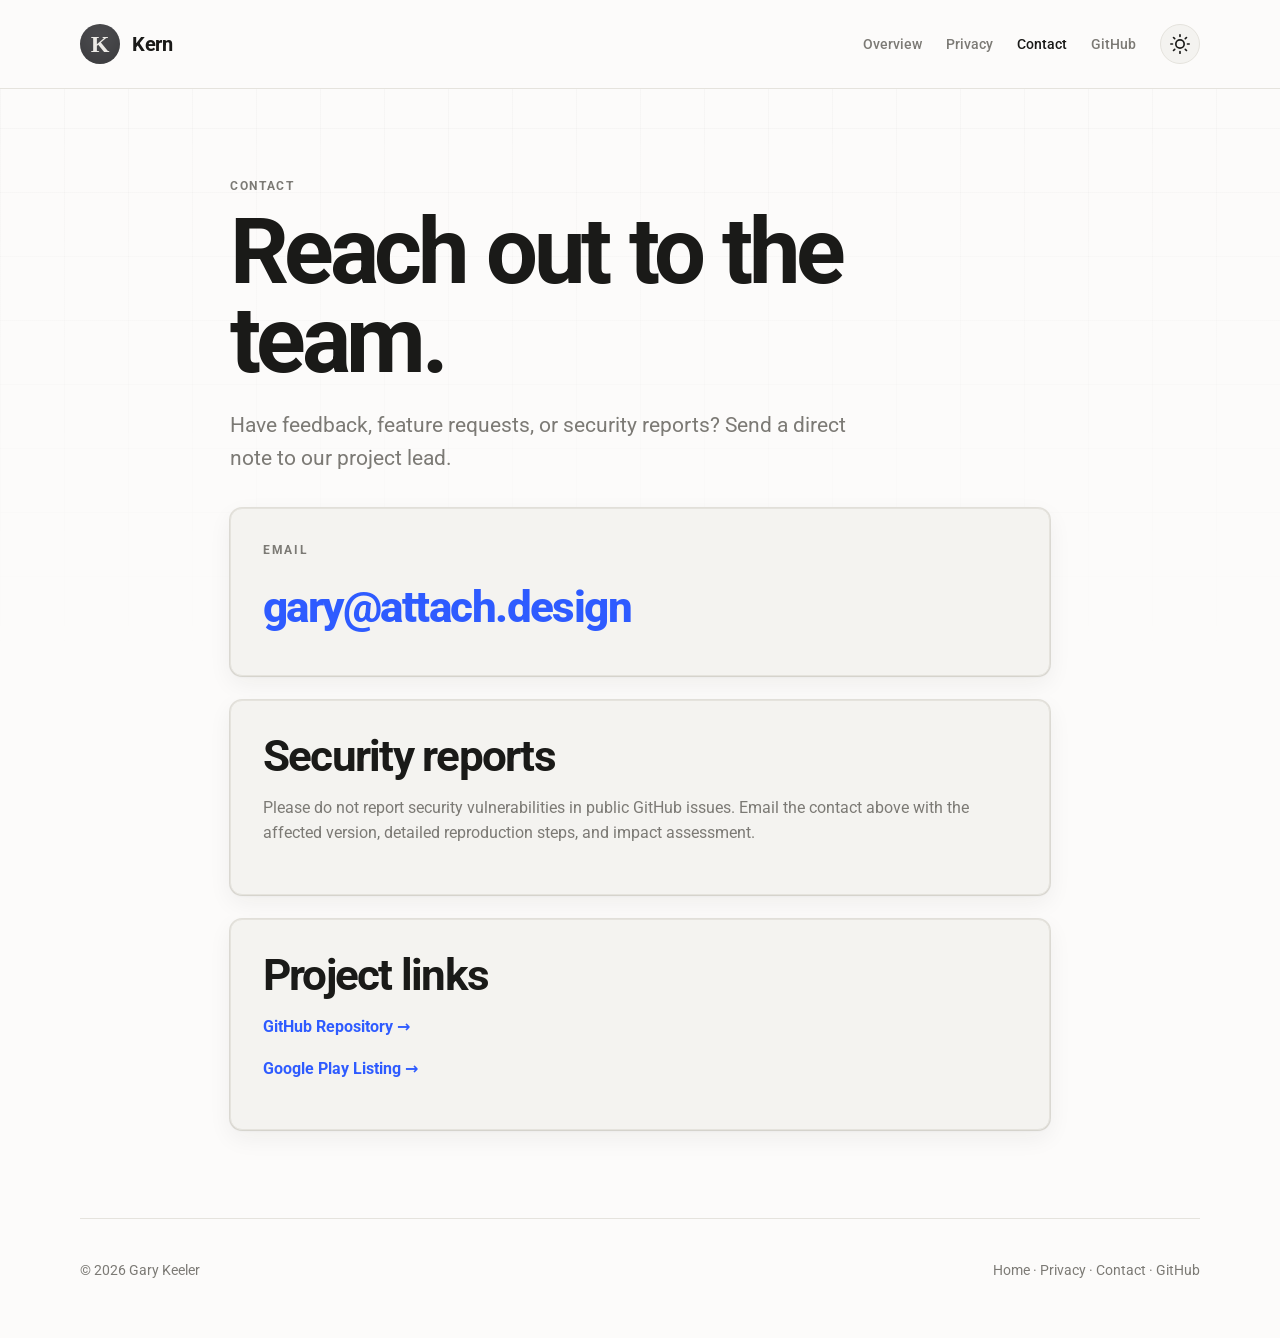
==== commit 0e84b3f6: "copy(website): update headline and tagline to 'Live Preview Markdown Editing for Android'" ====
--- a/website/contact.html
+++ b/website/contact.html
@@ -3,8 +3,8 @@
 <head>
   <meta charset="utf-8">
   <meta name="viewport" content="width=device-width, initial-scale=1">
-  <title>Contact — Kern</title>
-  <meta name="description" content="Contact the Kern project for feedback, testing, or security reports.">
+  <title>Contact — Kern Live Preview Markdown for Android</title>
+  <meta name="description" content="Contact the Kern open-source project for live preview Markdown editing feedback, testing, or security reports.">
   <link rel="canonical" href="https://attach.design/kern/contact.html">
   <link rel="icon" type="image/svg+xml" href="favicon.svg">
 
--- a/website/styles.css
+++ b/website/styles.css
@@ -3,32 +3,56 @@
 :root {
   --canvas: #FCFBFA;
   --surface: #F4F3F0;
+  --paper-sheet: #FFFFFF;
   --ink: #1A1A18;
   --muted: #7C7A75;
-  --border: rgba(124, 122, 117, 0.22);
+  --border: #E5E3DD;
   --accent: #2E5BFF;
   --accent-hover: #1A46E6;
   --icon-bg: #4A4A4D;
   --icon-fg: #ECEAE6;
-  --shadow: 0 24px 80px rgba(26, 26, 24, 0.08);
+  --shadow: 0 16px 48px rgba(26, 26, 24, 0.08);
+  --paper-shadow: 
+    0 1px 2px rgba(26, 26, 24, 0.04),
+    0 4px 0 0 var(--canvas),
+    0 5px 0 0 var(--border),
+    0 9px 0 0 var(--canvas),
+    0 10px 0 0 var(--border),
+    0 16px 40px rgba(26, 26, 24, 0.09);
+  --page-lift: 
+    0 1px 3px rgba(26, 26, 24, 0.05),
+    0 8px 24px rgba(26, 26, 24, 0.06),
+    0 0 0 1px var(--border);
   --grid-line: rgba(26, 26, 24, 0.028);
   --max: 1120px;
-  --radius-lg: 30px;
-  --radius-md: 16px;
-  --radius-sm: 8px;
+  --radius-lg: 20px;
+  --radius-md: 12px;
+  --radius-sm: 6px;
 }
 
 [data-theme="dark"] {
   --canvas: #121212;
-  --surface: #1E1E1E;
+  --surface: #1C1C1C;
+  --paper-sheet: #222222;
   --ink: #E3E3E3;
   --muted: #9E9C96;
-  --border: rgba(255, 255, 255, 0.12);
+  --border: #2E2E2C;
   --accent: #5E81FF;
   --accent-hover: #7D9BFF;
   --icon-bg: #2E2E32;
   --icon-fg: #E3E3E3;
-  --shadow: 0 24px 80px rgba(0, 0, 0, 0.45);
+  --shadow: 0 16px 48px rgba(0, 0, 0, 0.45);
+  --paper-shadow: 
+    0 1px 2px rgba(0, 0, 0, 0.2),
+    0 4px 0 0 var(--canvas),
+    0 5px 0 0 var(--border),
+    0 9px 0 0 var(--canvas),
+    0 10px 0 0 var(--border),
+    0 16px 40px rgba(0, 0, 0, 0.4);
+  --page-lift: 
+    0 1px 3px rgba(0, 0, 0, 0.2),
+    0 8px 24px rgba(0, 0, 0, 0.3),
+    0 0 0 1px var(--border);
   --grid-line: rgba(255, 255, 255, 0.03);
 }
 
@@ -113,20 +137,14 @@
   position: sticky;
   top: 0;
   z-index: 100;
-  background: transparent;
-  transition: background-color 300ms ease, border-color 300ms ease, box-shadow 300ms ease, backdrop-filter 300ms ease;
+  background: var(--canvas);
+  border-bottom: 1px solid var(--border);
+  transition: background-color 200ms ease, border-color 200ms ease, box-shadow 200ms ease;
 }
 
 .site-header-wrapper.is-scrolled {
-  background: rgba(252, 251, 250, 0.88);
-  backdrop-filter: blur(12px);
-  -webkit-backdrop-filter: blur(12px);
-  border-bottom: 1px solid var(--border);
-  box-shadow: 0 4px 20px rgba(0, 0, 0, 0.03);
-}
-
-[data-theme="dark"] .site-header-wrapper.is-scrolled {
-  background: rgba(18, 18, 18, 0.88);
+  background: var(--surface);
+  box-shadow: 0 4px 12px rgba(26, 26, 24, 0.05), 0 1px 2px rgba(26, 26, 24, 0.08);
 }
 
 /* Header & Navigation */
@@ -358,11 +376,11 @@
 /* Device Frame & Live Workspace Showcase */
 .device-frame {
   border: 1px solid var(--border);
-  border-radius: 36px;
+  border-radius: var(--radius-md);
   padding: 16px;
-  background: var(--surface);
-  box-shadow: var(--shadow);
-  transform: perspective(1000px) rotateX(6deg) scale(0.96) translateY(20px);
+  background: var(--paper-sheet);
+  box-shadow: var(--paper-shadow);
+  transform: perspective(1000px) rotateX(4deg) scale(0.97) translateY(16px);
   transform-origin: center top;
   transition: border-color 200ms ease, background-color 200ms ease, transform 600ms cubic-bezier(0.16, 1, 0.3, 1), box-shadow 600ms ease;
   will-change: transform;
@@ -371,7 +389,7 @@
 .device-frame.is-visible,
 .device-frame:hover {
   transform: perspective(1000px) rotateX(0deg) scale(1) translateY(0);
-  box-shadow: 0 24px 60px rgba(0, 0, 0, 0.08);
+  box-shadow: var(--paper-shadow), 0 20px 48px rgba(26, 26, 24, 0.12);
 }
 
 /* Native Scroll Reveal Utility Cues */
@@ -677,8 +695,17 @@
   grid-template-columns: minmax(260px, 0.7fr) minmax(0, 1fr) auto;
   gap: 32px;
   align-items: center;
-  border-top: 1px solid var(--border);
-  border-bottom: 1px solid var(--border);
+  background: var(--surface);
+  border: 1px solid var(--border);
+  border-radius: var(--radius-md);
+  padding: 40px;
+  box-shadow: var(--page-lift);
+  transition: transform 200ms ease, box-shadow 200ms ease;
+}
+
+.privacy-band:hover {
+  transform: translateY(-2px);
+  box-shadow: var(--page-lift), 0 12px 32px rgba(26, 26, 24, 0.08);
 }
 
 .privacy-band p {
@@ -711,10 +738,14 @@
   max-width: 820px;
 }
 
-.prose-block,
-.contact-card {
-  padding: 32px 0;
-  border-top: 1px solid var(--border);
+.contact-card,
+.prose-block {
+  padding: 32px;
+  background: var(--surface);
+  border: 1px solid var(--border);
+  border-radius: var(--radius-md);
+  box-shadow: var(--page-lift);
+  margin-top: 24px;
 }
 
 .contact-card .small-label {
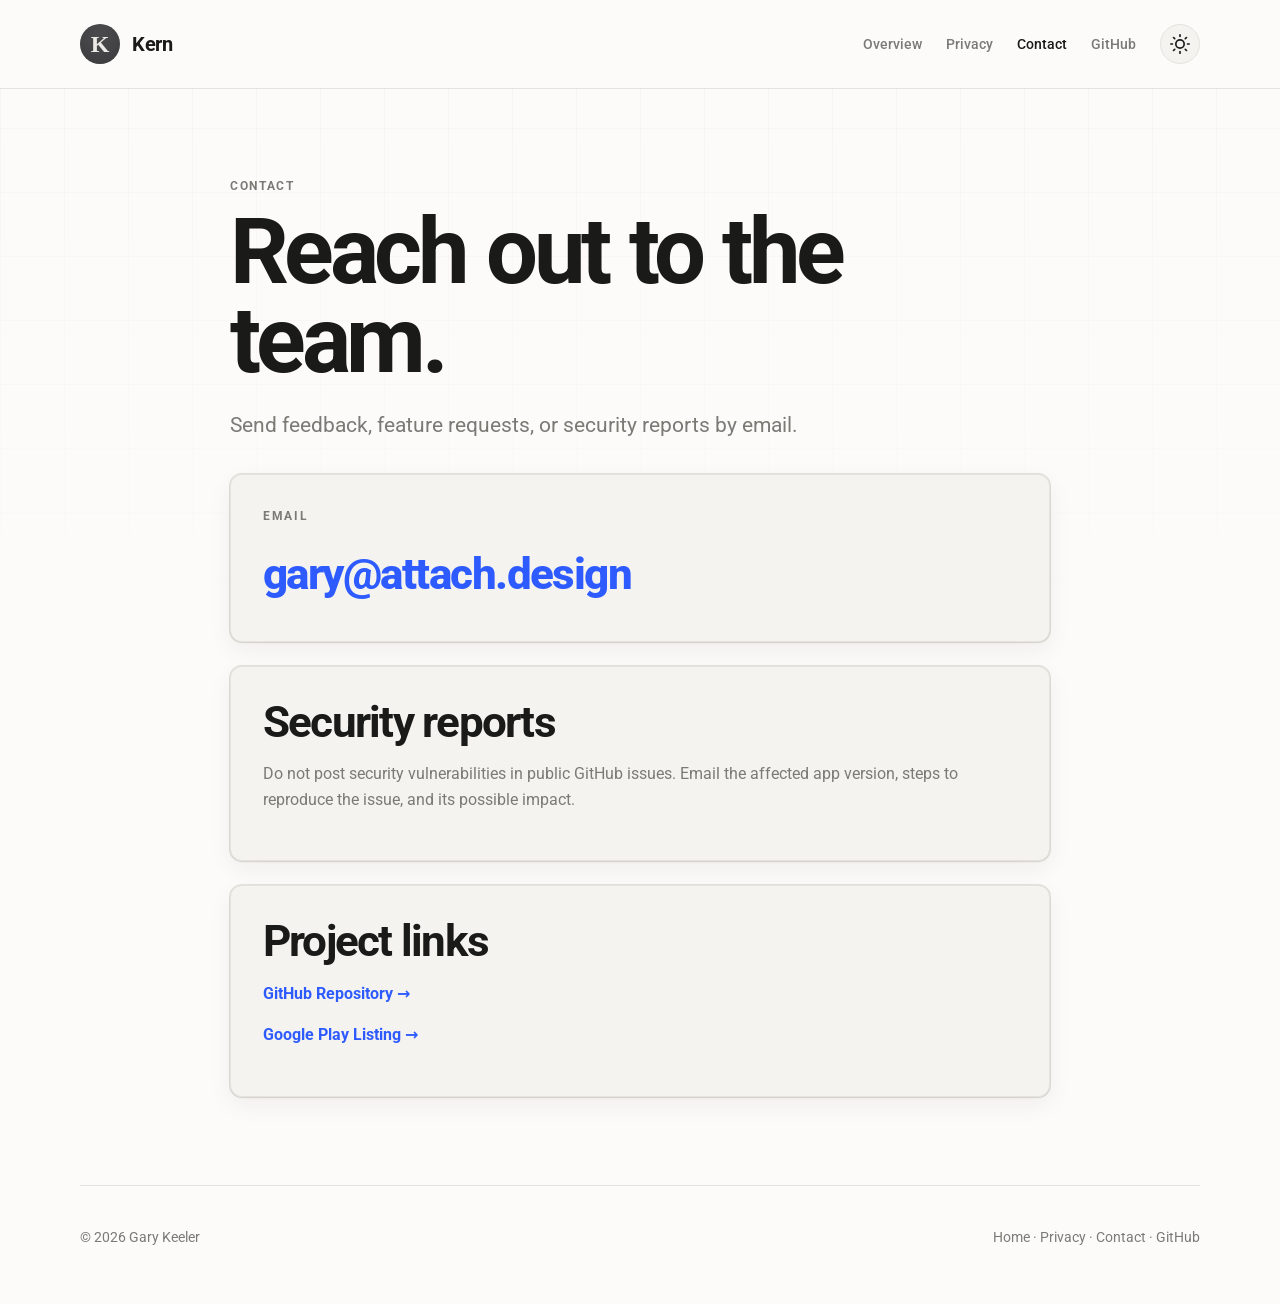
==== commit 9c771bd6: "chore: prepare repository for public release" ====
--- a/website/contact.html
+++ b/website/contact.html
@@ -3,15 +3,15 @@
 <head>
   <meta charset="utf-8">
   <meta name="viewport" content="width=device-width, initial-scale=1">
-  <title>Contact — Kern Live Preview Markdown for Android</title>
-  <meta name="description" content="Contact the Kern open-source project for live preview Markdown editing feedback, testing, or security reports.">
+  <title>Contact — Kern Android Markdown Editor</title>
+  <meta name="description" content="Contact Kern about feedback, feature requests, testing, or security reports.">
   <link rel="canonical" href="https://attach.design/kern/contact.html">
   <link rel="icon" type="image/svg+xml" href="favicon.svg">
 
   <meta property="og:type" content="website">
   <meta property="og:site_name" content="Kern">
   <meta property="og:title" content="Contact — Kern">
-  <meta property="og:description" content="Reach the Kern project team for feedback, release questions, or security testing.">
+  <meta property="og:description" content="Contact Kern about feedback, feature requests, testing, or security reports.">
   <meta property="og:url" content="https://attach.design/kern/contact.html">
 
   <link rel="stylesheet" href="styles.css">
@@ -31,7 +31,7 @@
           <a href="index.html#overview">Overview</a>
           <a href="privacy.html">Privacy</a>
           <a href="contact.html" aria-current="page">Contact</a>
-          <a href="https://github.com/iamkeeler/AndroidMD-App" target="_blank" rel="noopener">GitHub</a>
+          <a href="https://github.com/iamkeeler/kern-android-markdown" target="_blank" rel="noopener">GitHub</a>
         </nav>
 
         <button type="button" class="theme-toggle" id="theme-toggle" aria-label="Toggle dark mode" title="Toggle theme">
@@ -55,7 +55,7 @@
   <main id="main" class="page section-shell">
     <p class="eyebrow">Contact</p>
     <h1>Reach out to the team.</h1>
-    <p class="lede">Have feedback, feature requests, or security reports? Send a direct note to our project lead.</p>
+    <p class="lede">Send feedback, feature requests, or security reports by email.</p>
 
     <section class="contact-card">
       <span class="small-label">Email</span>
@@ -64,12 +64,12 @@
 
     <section class="prose-block">
       <h2>Security reports</h2>
-      <p>Please do not report security vulnerabilities in public GitHub issues. Email the contact above with the affected version, detailed reproduction steps, and impact assessment.</p>
+      <p>Do not post security vulnerabilities in public GitHub issues. Email the affected app version, steps to reproduce the issue, and its possible impact.</p>
     </section>
 
     <section class="prose-block">
       <h2>Project links</h2>
-      <p><a class="text-link" href="https://github.com/iamkeeler/AndroidMD-App" target="_blank" rel="noopener">GitHub Repository →</a></p>
+      <p><a class="text-link" href="https://github.com/iamkeeler/kern-android-markdown" target="_blank" rel="noopener">GitHub Repository →</a></p>
       <p><a class="text-link" href="https://play.google.com/store/apps/details?id=com.attachdesign.kern" target="_blank" rel="noopener">Google Play Listing →</a></p>
     </section>
   </main>
@@ -80,7 +80,7 @@
       <a href="index.html">Home</a> · 
       <a href="privacy.html">Privacy</a> · 
       <a href="contact.html">Contact</a> · 
-      <a href="https://github.com/iamkeeler/AndroidMD-App" target="_blank" rel="noopener">GitHub</a>
+      <a href="https://github.com/iamkeeler/kern-android-markdown" target="_blank" rel="noopener">GitHub</a>
     </span>
   </footer>
 
--- a/website/styles.css
+++ b/website/styles.css
@@ -278,6 +278,17 @@
   padding: 64px 0 96px;
 }
 
+.hero-device {
+  display: flex;
+  justify-content: center;
+  align-items: center;
+  max-height: 660px;
+}
+
+.hero-device .device-bezel {
+  width: min(100%, 330px);
+}
+
 .eyebrow,
 .small-label {
   margin: 0 0 12px;
@@ -849,3 +860,701 @@
     gap: 16px;
   }
 }
+
+/* ==========================================================================
+   Hero Preview & Scroll-Driven Interactive App Demo Section
+   ========================================================================== */
+.hero-preview-badge {
+  display: flex;
+  justify-content: center;
+  align-items: center;
+}
+
+.preview-mini-card {
+  width: 100%;
+  max-width: 380px;
+  background: var(--surface);
+  border: 1px solid var(--border);
+  border-radius: var(--radius-lg);
+  padding: 24px;
+  box-shadow: var(--paper-shadow);
+  display: flex;
+  flex-direction: column;
+  gap: 12px;
+}
+
+.mini-card-header {
+  display: flex;
+  align-items: center;
+  gap: 8px;
+}
+
+.mini-title {
+  font-size: 13px;
+  font-weight: 700;
+  color: var(--muted);
+  text-transform: uppercase;
+  letter-spacing: 0.08em;
+}
+
+.mini-code {
+  font-family: "JetBrains Mono", monospace;
+  font-size: 14px;
+  color: var(--accent);
+  background: var(--canvas);
+  padding: 14px;
+  border-radius: var(--radius-sm);
+  border: 1px solid var(--border);
+  margin: 0;
+  line-height: 1.5;
+}
+
+.mini-scroll-indicator {
+  display: flex;
+  align-items: center;
+  justify-content: space-between;
+  font-size: 12px;
+  font-weight: 600;
+  color: var(--muted);
+}
+
+.mini-scroll-indicator svg {
+  animation: bounce 1.5s infinite;
+}
+
+@keyframes bounce {
+  0%, 100% { transform: translateY(0); }
+  50% { transform: translateY(4px); }
+}
+
+.scroll-interactive-section {
+  padding: 64px 0 96px;
+}
+
+.interactive-layout-grid {
+  display: grid;
+  grid-template-columns: minmax(0, 1fr) minmax(340px, 420px);
+  gap: 48px;
+  align-items: start;
+  margin-top: 48px;
+}
+
+.scroll-steps-column {
+  display: flex;
+  flex-direction: column;
+  gap: 48px;
+  padding-right: 16px;
+}
+
+.scroll-step {
+  background: var(--surface);
+  border: 1px solid var(--border);
+  border-radius: var(--radius-lg);
+  padding: 36px 32px;
+  transition: border-color 300ms ease, box-shadow 300ms ease, transform 300ms ease, opacity 300ms ease;
+  opacity: 0.65;
+  box-shadow: 0 4px 12px rgba(0,0,0,0.02);
+}
+
+.scroll-step.is-active {
+  opacity: 1;
+  border-color: var(--accent);
+  box-shadow: 0 12px 32px rgba(46, 91, 255, 0.12), var(--page-lift);
+  transform: translateX(6px);
+}
+
+.step-num {
+  font-family: "JetBrains Mono", monospace;
+  font-size: 12px;
+  font-weight: 700;
+  color: var(--accent);
+  background: rgba(46, 91, 255, 0.1);
+  padding: 4px 8px;
+  border-radius: 4px;
+  margin-right: 8px;
+}
+
+.step-tagline {
+  font-size: 11px;
+  font-weight: 700;
+  letter-spacing: 0.1em;
+  text-transform: uppercase;
+  color: var(--muted);
+}
+
+.scroll-step h3 {
+  font-size: 24px;
+  margin: 12px 0 8px;
+  color: var(--ink);
+}
+
+.scroll-step p {
+  font-size: 15px;
+  color: var(--muted);
+  margin: 0;
+  line-height: 1.6;
+}
+
+/* Sticky Phone Container */
+.sticky-demo-column {
+  position: relative;
+  height: 100%;
+}
+
+.sticky-demo-container {
+  position: sticky;
+  top: 96px;
+  z-index: 10;
+}
+
+.interactive-phone-frame {
+  background: var(--canvas);
+  border: 2px solid var(--border);
+  border-radius: 36px;
+  overflow: hidden;
+  box-shadow: var(--paper-shadow), 0 24px 64px rgba(0, 0, 0, 0.15);
+  transition: background-color 300ms ease, border-color 300ms ease, box-shadow 300ms ease;
+  position: relative;
+  display: flex;
+  flex-direction: column;
+  min-height: 540px;
+}
+
+/* Demo Phone Themes */
+.interactive-phone-frame[data-demo-theme="dark"] {
+  background: #181818;
+  border-color: #333333;
+  color: #E3E3E3;
+}
+
+.interactive-phone-frame[data-demo-theme="dark"] .phone-app-bar,
+.interactive-phone-frame[data-demo-theme="dark"] .phone-status-bar {
+  background: #222222;
+  border-color: #333333;
+  color: #CCCCCC;
+}
+
+.interactive-phone-frame[data-demo-theme="dark"] .raw-code-box {
+  background: #1E1E1E;
+  border-color: #333333;
+  color: #8DA9FF;
+}
+
+.interactive-phone-frame[data-demo-theme="dark"] .rendered-preview-box {
+  color: #E3E3E3;
+}
+
+/* Phone status & App bar */
+.phone-status-bar {
+  display: flex;
+  align-items: center;
+  justify-content: space-between;
+  padding: 8px 18px 4px;
+  font-size: 11px;
+  font-weight: 600;
+  color: var(--muted);
+  background: var(--surface);
+  border-bottom: 1px solid var(--border);
+}
+
+.phone-status-bar .notch {
+  width: 12px;
+  height: 12px;
+  border-radius: 50%;
+  background: #1A1A18;
+}
+
+.phone-app-bar {
+  display: flex;
+  align-items: center;
+  justify-content: space-between;
+  padding: 10px 14px;
+  background: var(--surface);
+  border-bottom: 1px solid var(--border);
+  gap: 8px;
+}
+
+.drawer-icon-btn {
+  background: transparent;
+  border: none;
+  color: var(--ink);
+  cursor: pointer;
+  padding: 4px;
+  border-radius: 4px;
+  display: flex;
+  align-items: center;
+}
+
+.drawer-icon-btn:hover {
+  background: rgba(0, 0, 0, 0.06);
+}
+
+.app-breadcrumbs {
+  font-size: 12px;
+  font-weight: 600;
+  color: var(--muted);
+  font-family: "JetBrains Mono", monospace;
+  overflow: hidden;
+  text-overflow: ellipsis;
+  white-space: nowrap;
+}
+
+.app-breadcrumbs .filename {
+  color: var(--ink);
+  font-weight: 700;
+}
+
+.readability-pill {
+  display: inline-flex;
+  align-items: center;
+  gap: 6px;
+  background: rgba(46, 91, 255, 0.1);
+  color: var(--accent);
+  padding: 4px 10px;
+  border-radius: 999px;
+  font-size: 11px;
+  font-weight: 700;
+}
+
+.pill-dot {
+  width: 6px;
+  height: 6px;
+  border-radius: 50%;
+  background: var(--accent);
+}
+
+/* File Drawer Overlay */
+.demo-file-drawer {
+  position: absolute;
+  top: 76px;
+  left: 0;
+  bottom: 32px;
+  width: 75%;
+  background: var(--surface);
+  border-right: 1px solid var(--border);
+  box-shadow: 8px 0 24px rgba(0,0,0,0.12);
+  z-index: 20;
+  transform: translateX(-100%);
+  transition: transform 300ms cubic-bezier(0.16, 1, 0.3, 1);
+  padding: 16px;
+}
+
+.demo-file-drawer.is-open {
+  transform: translateX(0);
+}
+
+.drawer-header {
+  font-size: 12px;
+  font-weight: 700;
+  color: var(--muted);
+  border-bottom: 1px solid var(--border);
+  padding-bottom: 8px;
+  margin-bottom: 12px;
+}
+
+.drawer-tree {
+  list-style: none;
+  padding: 0;
+  margin: 0;
+  display: flex;
+  flex-direction: column;
+  gap: 8px;
+  font-family: "JetBrains Mono", monospace;
+  font-size: 12px;
+}
+
+.drawer-tree li {
+  padding: 6px 10px;
+  border-radius: var(--radius-sm);
+  color: var(--muted);
+  cursor: pointer;
+}
+
+.drawer-tree li.active {
+  background: var(--canvas);
+  color: var(--ink);
+  font-weight: 700;
+  box-shadow: 0 1px 3px rgba(0,0,0,0.06);
+}
+
+/* Demo Editor Canvas */
+.demo-editor-canvas {
+  flex: 1;
+  display: flex;
+  flex-direction: column;
+  padding: 16px;
+  gap: 12px;
+}
+
+.editor-pane-header {
+  display: flex;
+  gap: 12px;
+  border-bottom: 1px solid var(--border);
+  padding-bottom: 6px;
+}
+
+.pane-tab {
+  font-size: 11px;
+  font-weight: 700;
+  text-transform: uppercase;
+  letter-spacing: 0.08em;
+  color: var(--muted);
+  padding-bottom: 4px;
+}
+
+.pane-tab.active {
+  color: var(--accent);
+  border-bottom: 2px solid var(--accent);
+}
+
+.editor-pane-body {
+  display: flex;
+  flex-direction: column;
+  gap: 12px;
+  flex: 1;
+}
+
+.raw-code-box {
+  background: var(--surface);
+  border: 1px solid var(--border);
+  border-radius: var(--radius-sm);
+  padding: 12px;
+  font-family: "JetBrains Mono", monospace;
+  font-size: 13px;
+  line-height: 1.5;
+  color: var(--ink);
+  min-height: 110px;
+  white-space: pre-wrap;
+  word-break: break-word;
+}
+
+.raw-code-box pre {
+  margin: 0;
+  font-family: inherit;
+}
+
+.rendered-preview-box {
+  background: transparent;
+  padding: 4px 8px;
+  font-family: Roboto, sans-serif;
+  line-height: 1.6;
+  color: var(--ink);
+  flex: 1;
+}
+
+.rendered-preview-box h1 {
+  font-size: 20px;
+  margin-bottom: 8px;
+}
+
+.rendered-preview-box h2 {
+  font-size: 16px;
+  margin-bottom: 6px;
+}
+
+.rendered-preview-box p {
+  font-size: 14px;
+  margin-bottom: 8px;
+}
+
+.hemingway-highlight {
+  background: rgba(255, 214, 102, 0.35);
+  border-bottom: 2px solid #E6B800;
+  padding: 2px 4px;
+  border-radius: 2px;
+}
+
+.phone-bottom-nav {
+  background: var(--surface);
+  border-top: 1px solid var(--border);
+  padding: 8px;
+  text-align: center;
+  font-size: 10px;
+  font-weight: 600;
+  color: var(--muted);
+  font-family: "JetBrains Mono", monospace;
+}
+
+/* ==========================================================================
+   Compact Screenshot Showcase Gallery & Lightbox
+   ========================================================================== */
+.screenshots-showcase {
+  padding-top: 40px;
+  padding-bottom: 80px;
+}
+
+.section-subtext {
+  font-size: 17px;
+  color: var(--muted);
+  max-width: 600px;
+  margin-top: 8px;
+  line-height: 1.5;
+}
+
+.compact-gallery-wrapper {
+  margin-top: 32px;
+  background: var(--surface);
+  border: 1px solid var(--border);
+  border-radius: var(--radius-lg);
+  padding: 32px;
+  box-shadow: var(--page-lift);
+}
+
+.gallery-tabs {
+  display: flex;
+  flex-wrap: wrap;
+  gap: 10px;
+  border-bottom: 1px solid var(--border);
+  padding-bottom: 20px;
+  margin-bottom: 32px;
+}
+
+.gallery-tab {
+  background: var(--canvas);
+  border: 1px solid var(--border);
+  border-radius: 999px;
+  padding: 10px 18px;
+  font-size: 13px;
+  font-weight: 700;
+  color: var(--muted);
+  cursor: pointer;
+  display: inline-flex;
+  align-items: center;
+  gap: 6px;
+  transition: all 150ms ease;
+}
+
+.gallery-tab:hover {
+  border-color: var(--accent);
+  color: var(--ink);
+}
+
+.gallery-tab.active {
+  background: var(--accent);
+  color: #ffffff;
+  border-color: var(--accent);
+  box-shadow: 0 4px 12px rgba(46, 91, 255, 0.25);
+}
+
+.gallery-card {
+  display: grid;
+  grid-template-columns: minmax(0, 1fr) minmax(260px, 320px);
+  gap: 40px;
+  align-items: center;
+}
+
+.gallery-info {
+  display: flex;
+  flex-direction: column;
+  align-items: flex-start;
+  gap: 12px;
+}
+
+.gallery-tagline {
+  font-size: 11px;
+  font-weight: 700;
+  letter-spacing: 0.1em;
+  text-transform: uppercase;
+  color: var(--accent);
+}
+
+.gallery-title {
+  font-size: clamp(22px, 3vw, 32px);
+  font-weight: 700;
+  color: var(--ink);
+  margin: 0;
+  line-height: 1.2;
+}
+
+.gallery-desc {
+  font-size: 15px;
+  color: var(--muted);
+  line-height: 1.6;
+  margin: 0 0 8px;
+}
+
+.compact-btn {
+  min-height: 42px;
+  font-size: 13px;
+}
+
+.compact-bezel {
+  max-width: 280px;
+  margin: 0 auto;
+}
+
+.gallery-image-frame {
+  transition: opacity 150ms ease;
+}
+
+/* Lightbox Modal */
+.lightbox-modal {
+  position: fixed;
+  inset: 0;
+  z-index: 1000;
+  display: flex;
+  align-items: center;
+  justify-content: center;
+  padding: 24px;
+  opacity: 0;
+  pointer-events: none;
+  transition: opacity 250ms ease;
+}
+
+.lightbox-modal.is-open {
+  opacity: 1;
+  pointer-events: auto;
+}
+
+.lightbox-backdrop {
+  position: absolute;
+  inset: 0;
+  background: rgba(0, 0, 0, 0.85);
+  backdrop-filter: blur(8px);
+}
+
+.lightbox-content {
+  position: relative;
+  z-index: 1001;
+  max-width: 480px;
+  width: 100%;
+  max-height: 90vh;
+  display: flex;
+  flex-direction: column;
+  align-items: center;
+}
+
+.lightbox-close {
+  position: absolute;
+  top: -48px;
+  right: 0;
+  background: rgba(255, 255, 255, 0.2);
+  border: none;
+  color: #ffffff;
+  width: 36px;
+  height: 36px;
+  border-radius: 50%;
+  font-size: 18px;
+  cursor: pointer;
+  display: grid;
+  place-items: center;
+  transition: background 150ms ease;
+}
+
+.lightbox-close:hover {
+  background: rgba(255, 255, 255, 0.4);
+}
+
+.lightbox-content img {
+  width: 100%;
+  max-height: 75vh;
+  object-fit: contain;
+  border-radius: var(--radius-md);
+  box-shadow: 0 16px 48px rgba(0,0,0,0.5);
+}
+
+.lightbox-caption {
+  color: #ffffff;
+  font-size: 14px;
+  margin-top: 16px;
+  text-align: center;
+}
+
+/* Device Mockup Frame Base */
+.device-bezel {
+  position: relative;
+  background: #1A1A18;
+  border: 2.5px solid rgba(255, 255, 255, 0.18);
+  border-radius: 36px;
+  padding: 12px 10px;
+  box-shadow: 
+    0 20px 40px -10px rgba(0, 0, 0, 0.22),
+    0 6px 16px rgba(0, 0, 0, 0.12),
+    inset 0 0 0 1px rgba(255, 255, 255, 0.08);
+}
+
+[data-theme="dark"] .device-bezel {
+  background: #121210;
+  border-color: rgba(255, 255, 255, 0.25);
+  box-shadow: 
+    0 20px 40px -10px rgba(0, 0, 0, 0.5),
+    0 6px 16px rgba(0, 0, 0, 0.3);
+}
+
+.device-notch {
+  width: 10px;
+  height: 10px;
+  background: #080808;
+  border: 1px solid rgba(255, 255, 255, 0.1);
+  border-radius: 50%;
+  margin: 2px auto 10px auto;
+}
+
+.device-screen {
+  position: relative;
+  border-radius: 26px;
+  overflow: hidden;
+  aspect-ratio: 9 / 20;
+  background: var(--canvas);
+  box-shadow: inset 0 0 0 1px rgba(0, 0, 0, 0.1);
+}
+
+.device-screen img {
+  width: 100%;
+  height: 100%;
+  object-fit: cover;
+  display: block;
+}
+
+/* Responsive Adaptations for Mobile (< 880px) */
+@media (max-width: 880px) {
+  .interactive-layout-grid {
+    grid-template-columns: 1fr;
+    gap: 32px;
+  }
+
+  .sticky-demo-column {
+    order: -1;
+  }
+
+  .sticky-demo-container {
+    position: sticky;
+    top: 72px;
+    z-index: 40;
+  }
+
+  .interactive-phone-frame {
+    min-height: 360px;
+    border-radius: 24px;
+  }
+
+  .raw-code-box {
+    min-height: 80px;
+    font-size: 12px;
+  }
+
+  .scroll-step.is-active {
+    transform: none;
+  }
+
+  .gallery-card {
+    grid-template-columns: 1fr;
+    gap: 24px;
+  }
+}
+
+@media (max-width: 640px) {
+  .compact-gallery-wrapper {
+    padding: 20px 16px;
+  }
+
+  .gallery-tabs {
+    gap: 6px;
+  }
+
+  .gallery-tab {
+    padding: 8px 12px;
+    font-size: 12px;
+  }
+}
+
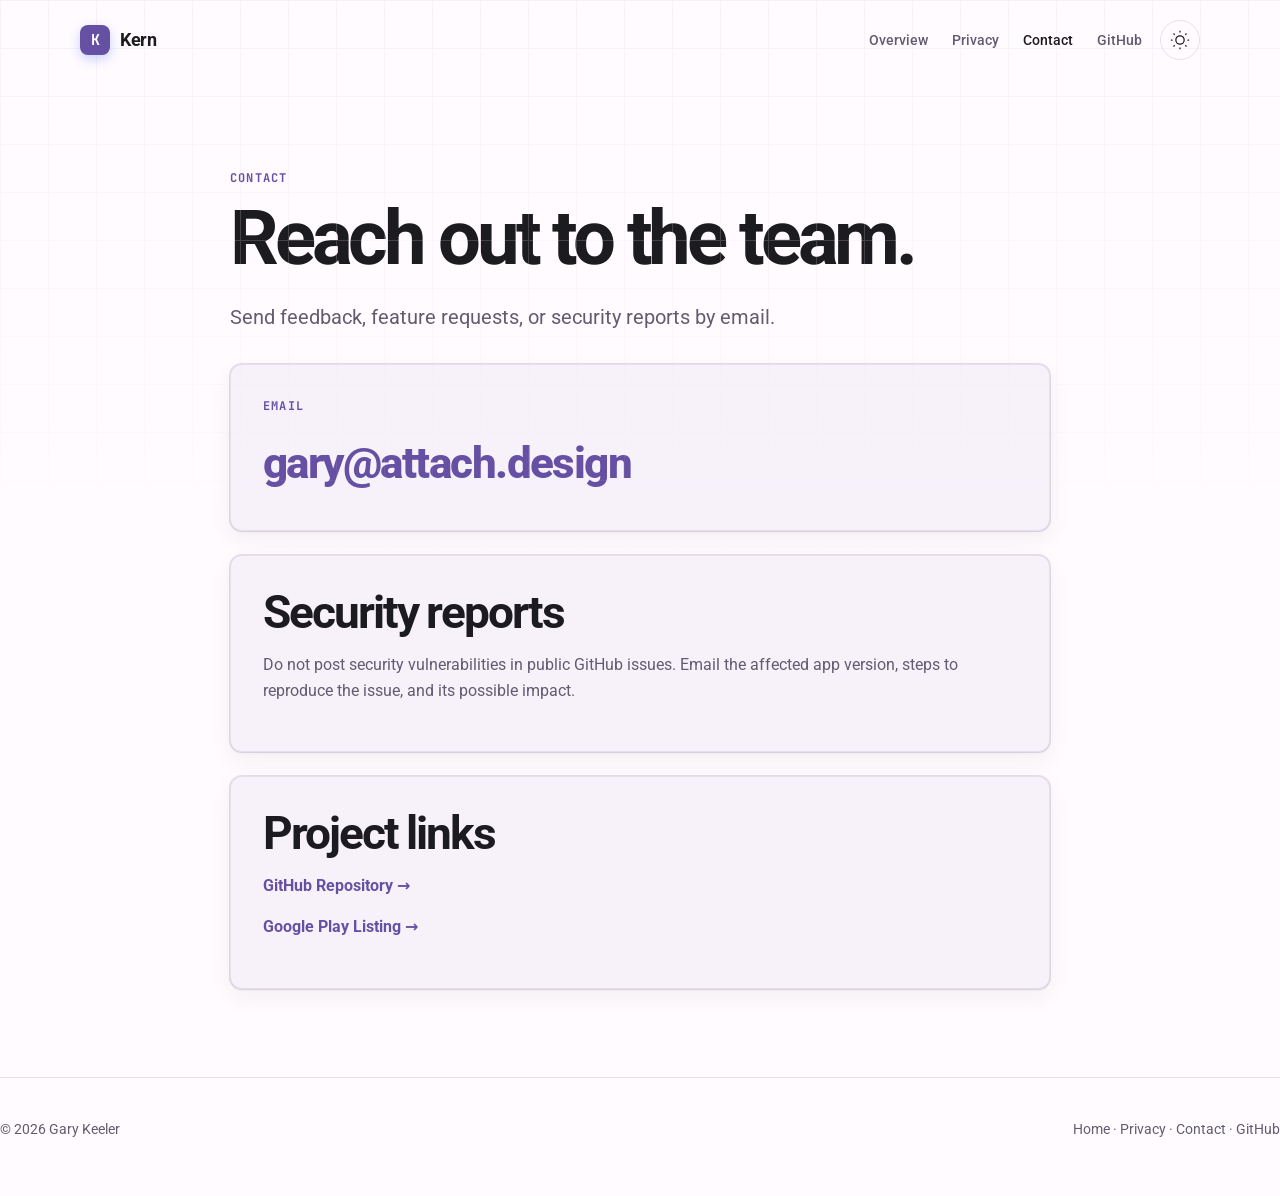
==== commit c4936749: "Add site-wide inline Markdown review" ====
--- a/website/contact.html
+++ b/website/contact.html
@@ -129,5 +129,6 @@
       }
     }, { passive: true });
   </script>
+  <script src="markdown-hover.js"></script>
 </body>
 </html>
--- a/website/styles.css
+++ b/website/styles.css
@@ -1,66 +1,35 @@
 @import url('https://fonts.googleapis.com/css2?family=JetBrains+Mono:ital,wght@0,400;0,500;0,600;1,400&family=Roboto+Mono:wght@400;500&family=Roboto:ital,wght@0,400;0,500;0,700;1,400&display=swap');
 
 :root {
-  --canvas: #FCFBFA;
-  --surface: #F4F3F0;
-  --paper-sheet: #FFFFFF;
-  --ink: #1A1A18;
-  --muted: #7C7A75;
-  --border: #E5E3DD;
-  --accent: #2E5BFF;
-  --accent-hover: #1A46E6;
-  --icon-bg: #4A4A4D;
-  --icon-fg: #ECEAE6;
-  --shadow: 0 16px 48px rgba(26, 26, 24, 0.08);
-  --paper-shadow: 
-    0 1px 2px rgba(26, 26, 24, 0.04),
-    0 4px 0 0 var(--canvas),
-    0 5px 0 0 var(--border),
-    0 9px 0 0 var(--canvas),
-    0 10px 0 0 var(--border),
-    0 16px 40px rgba(26, 26, 24, 0.09);
-  --page-lift: 
-    0 1px 3px rgba(26, 26, 24, 0.05),
-    0 8px 24px rgba(26, 26, 24, 0.06),
-    0 0 0 1px var(--border);
-  --grid-line: rgba(26, 26, 24, 0.028);
+  --canvas: #FFFBFE;
+  --surface: #F7F2FA;
+  --ink: #1C1B1F;
+  --muted: #625B71;
+  --border: #E7E0EC;
+  --accent: #6650A4;
+  --accent-hover: #4F378B;
+  --syntax-hover: #FFF8E7;
+  --shadow: 0 16px 48px rgba(28, 27, 31, 0.08);
+  --page-lift: 0 1px 3px rgba(28, 27, 31, 0.05), 0 8px 24px rgba(28, 27, 31, 0.06), 0 0 0 1px var(--border);
   --max: 1120px;
-  --radius-lg: 20px;
   --radius-md: 12px;
   --radius-sm: 6px;
 }
 
 [data-theme="dark"] {
-  --canvas: #121212;
-  --surface: #1C1C1C;
-  --paper-sheet: #222222;
-  --ink: #E3E3E3;
-  --muted: #9E9C96;
-  --border: #2E2E2C;
-  --accent: #5E81FF;
-  --accent-hover: #7D9BFF;
-  --icon-bg: #2E2E32;
-  --icon-fg: #E3E3E3;
+  --canvas: #1C1B1F;
+  --surface: #211F26;
+  --ink: #E6E1E5;
+  --muted: #CAC4D0;
+  --border: #49454F;
+  --accent: #D0BCFF;
+  --accent-hover: #E8DEF8;
+  --syntax-hover: #332F27;
   --shadow: 0 16px 48px rgba(0, 0, 0, 0.45);
-  --paper-shadow: 
-    0 1px 2px rgba(0, 0, 0, 0.2),
-    0 4px 0 0 var(--canvas),
-    0 5px 0 0 var(--border),
-    0 9px 0 0 var(--canvas),
-    0 10px 0 0 var(--border),
-    0 16px 40px rgba(0, 0, 0, 0.4);
-  --page-lift: 
-    0 1px 3px rgba(0, 0, 0, 0.2),
-    0 8px 24px rgba(0, 0, 0, 0.3),
-    0 0 0 1px var(--border);
-  --grid-line: rgba(255, 255, 255, 0.03);
-}
-
-/* Dark theme activates explicitly via [data-theme="dark"] attribute */
-
-* {
-  box-sizing: border-box;
-}
+  --page-lift: 0 1px 3px rgba(0, 0, 0, 0.2), 0 8px 24px rgba(0, 0, 0, 0.3), 0 0 0 1px var(--border);
+}
+
+* { box-sizing: border-box; }
 
 :focus-visible {
   outline: 2px solid var(--accent);
@@ -83,607 +52,251 @@
   transition: background-color 200ms ease, color 200ms ease;
 }
 
-/* Background aesthetic grid */
 body::before {
   content: "";
   position: fixed;
   inset: 0;
   pointer-events: none;
-  background:
-    linear-gradient(90deg, var(--grid-line) 1px, transparent 1px),
-    linear-gradient(180deg, var(--grid-line) 1px, transparent 1px);
-  background-size: 64px 64px;
-  mask-image: linear-gradient(to bottom, black, transparent 75%);
-  -webkit-mask-image: linear-gradient(to bottom, black, transparent 75%);
-  z-index: 0;
-}
-
-/* Accessibility skip link */
+  opacity: 0.35;
+  background-image: linear-gradient(to right, var(--border) 1px, transparent 1px), linear-gradient(to bottom, var(--border) 1px, transparent 1px);
+  background-size: 48px 48px;
+  mask-image: linear-gradient(to bottom, black 0%, transparent 65%);
+}
+
+a { color: inherit; }
+
 .skip-to-content {
   position: absolute;
   top: -100px;
   left: 16px;
-  z-index: 999;
-  padding: 12px 20px;
-  background: var(--accent);
-  color: #ffffff;
+  z-index: 200;
+  padding: 10px 14px;
+  color: var(--canvas);
+  background: var(--ink);
   border-radius: var(--radius-sm);
-  font-weight: 700;
-  text-decoration: none;
-  transition: top 150ms ease;
-}
-
-.skip-to-content:focus {
-  top: 16px;
-}
-
-a {
-  color: inherit;
-  text-decoration-thickness: 1px;
-  text-underline-offset: 0.22em;
-  transition: color 150ms ease;
-}
-
-.site-header,
-.site-footer,
+}
+
+.skip-to-content:focus { top: 16px; }
+
 .section-shell {
-  position: relative;
-  z-index: 1;
-  width: min(var(--max), calc(100% - 32px));
-  margin-inline: auto;
+  width: min(var(--max), calc(100% - 48px));
+  margin: 0 auto;
 }
 
 .site-header-wrapper {
   position: sticky;
   top: 0;
   z-index: 100;
-  background: var(--canvas);
-  border-bottom: 1px solid var(--border);
+  border-bottom: 1px solid transparent;
   transition: background-color 200ms ease, border-color 200ms ease, box-shadow 200ms ease;
 }
 
 .site-header-wrapper.is-scrolled {
-  background: var(--surface);
-  box-shadow: 0 4px 12px rgba(26, 26, 24, 0.05), 0 1px 2px rgba(26, 26, 24, 0.08);
-}
-
-/* Header & Navigation */
+  background: color-mix(in srgb, var(--canvas) 90%, transparent);
+  border-color: var(--border);
+  box-shadow: 0 6px 20px rgba(26, 26, 24, 0.04);
+  backdrop-filter: blur(12px);
+}
+
 .site-header {
-  min-height: 88px;
   display: flex;
   align-items: center;
   justify-content: space-between;
-  gap: 24px;
-  transition: min-height 300ms ease;
-}
-
-.site-header-wrapper.is-scrolled .site-header {
-  min-height: 64px;
+  min-height: 80px;
+  width: min(var(--max), calc(100% - 48px));
+  margin: 0 auto;
 }
 
 .brand {
   display: inline-flex;
   align-items: center;
-  gap: 12px;
+  gap: 10px;
+  color: var(--ink);
+  font-size: 18px;
   font-weight: 700;
-  font-size: 20px;
   letter-spacing: -0.02em;
   text-decoration: none;
-  color: var(--ink);
 }
 
 .mark {
-  width: 40px;
-  height: 40px;
-  border-radius: 999px;
-  display: inline-grid;
+  display: grid;
+  width: 30px;
+  height: 30px;
   place-items: center;
-  background: var(--icon-bg);
-  color: var(--icon-fg);
-  font-family: Georgia, "Times New Roman", serif;
-  font-size: 24px;
-  line-height: 1;
-  box-shadow: inset 0 -8px 18px rgba(0, 0, 0, 0.18);
-  transition: transform 200ms ease;
-}
-
-.brand:hover .mark {
-  transform: rotate(-6deg) scale(1.05);
-}
-
-.nav-group {
-  display: flex;
-  align-items: center;
-  gap: 24px;
-}
-
-.nav {
-  display: flex;
-  align-items: center;
-  gap: 24px;
+  color: #fff;
+  background: var(--accent);
+  border-radius: 8px;
+  font-family: "JetBrains Mono", monospace;
+  font-size: 15px;
+  box-shadow: 0 4px 12px rgba(46, 91, 255, 0.25);
+}
+
+.brand:hover .mark { background: var(--accent-hover); }
+
+.nav-group,
+.nav { display: flex; align-items: center; }
+
+.nav-group { gap: 18px; }
+
+.nav { gap: 24px; }
+
+.nav a {
   color: var(--muted);
   font-size: 14px;
   font-weight: 500;
-}
-
-.nav a {
   text-decoration: none;
-  padding: 6px 0;
 }
 
 .nav a:hover,
-.nav a[aria-current="page"] {
-  color: var(--ink);
-}
-
-/* Theme Switcher Button */
-.theme-toggle {
-  background: var(--surface);
-  border: 1px solid var(--border);
-  color: var(--ink);
+.nav a[aria-current="page"] { color: var(--ink); }
+
+.theme-toggle,
+.menu-toggle {
+  display: grid;
+  place-items: center;
   width: 40px;
   height: 40px;
+  padding: 8px;
+  border: 1px solid var(--border);
   border-radius: 50%;
-  display: inline-grid;
-  place-items: center;
+  color: var(--ink);
+  background: transparent;
   cursor: pointer;
-  padding: 0;
-  transition: background-color 150ms ease, border-color 150ms ease, transform 150ms ease;
-}
-
-.theme-toggle:hover {
-  transform: scale(1.06);
-  border-color: var(--accent);
-}
-
-.theme-toggle svg {
-  width: 20px;
-  height: 20px;
-  fill: none;
-  stroke: currentColor;
-  stroke-width: 2;
-  stroke-linecap: round;
-  stroke-linejoin: round;
-}
-
-/* Mobile Nav Toggle */
-.menu-toggle {
-  display: none;
-  background: var(--surface);
-  border: 1px solid var(--border);
-  color: var(--ink);
-  width: 40px;
-  height: 40px;
-  border-radius: var(--radius-sm);
-  cursor: pointer;
+}
+
+.theme-toggle:hover { background: var(--surface); }
+
+.theme-toggle svg,
+.menu-toggle svg { width: 20px; height: 20px; fill: none; stroke: currentColor; stroke-width: 1.5; }
+
+.menu-toggle { display: none; border-radius: var(--radius-sm); }
+
+.hero {
+  display: grid;
+  grid-template-columns: minmax(0, 1fr) minmax(280px, 420px);
   align-items: center;
-  justify-content: center;
-}
-
-.menu-toggle svg {
-  width: 22px;
-  height: 22px;
-  fill: none;
-  stroke: currentColor;
-  stroke-width: 2;
-}
-
-/* Hero Section */
-.hero {
-  min-height: calc(100vh - 168px);
-  display: grid;
-  grid-template-columns: minmax(0, 1fr) minmax(360px, 0.88fr);
-  gap: 64px;
-  align-items: center;
-  padding: 64px 0 96px;
-}
-
-.hero-device {
-  display: flex;
-  justify-content: center;
-  align-items: center;
-  max-height: 660px;
-}
-
-.hero-device .device-bezel {
-  width: min(100%, 330px);
-}
+  gap: 72px;
+  min-height: 620px;
+  padding-top: 72px;
+  padding-bottom: 72px;
+}
+
+.hero-copy { max-width: 620px; }
+
+.hero-device { display: flex; justify-content: center; }
 
 .eyebrow,
 .small-label {
   margin: 0 0 12px;
-  color: var(--muted);
+  color: var(--accent);
+  font-family: "JetBrains Mono", monospace;
   font-size: 12px;
-  letter-spacing: 0.14em;
+  font-weight: 700;
+  letter-spacing: 0.1em;
   text-transform: uppercase;
-  font-weight: 700;
-}
-
-h1, h2, h3, p {
-  margin-top: 0;
-}
+}
+
+h1, h2, h3, p { margin-top: 0; }
 
 h1 {
-  max-width: 780px;
   margin-bottom: 24px;
-  font-size: clamp(44px, 7.5vw, 92px);
-  line-height: 0.96;
-  letter-spacing: -0.05em;
-  word-spacing: 0.03em;
-  font-weight: 700;
+  font-size: clamp(42px, 6vw, 76px);
+  line-height: 1.02;
+  letter-spacing: -0.055em;
 }
 
 h2 {
-  margin-bottom: 16px;
-  font-size: clamp(26px, 3.8vw, 44px);
-  line-height: 1.05;
-  letter-spacing: -0.04em;
-  font-weight: 700;
-}
-
-h3 {
-  margin-bottom: 8px;
-  font-size: 18px;
-  letter-spacing: -0.02em;
-  font-weight: 700;
-}
+  margin-bottom: 14px;
+  font-size: clamp(30px, 4vw, 46px);
+  line-height: 1.08;
+  letter-spacing: -0.045em;
+}
+
+h3 { font-size: 20px; line-height: 1.2; }
 
 .lede {
-  max-width: 640px;
+  max-width: 570px;
   margin-bottom: 32px;
   color: var(--muted);
-  font-size: clamp(17px, 1.8vw, 21px);
-  line-height: 1.6;
-}
-
-.actions {
-  display: flex;
-  flex-wrap: wrap;
-  gap: 14px;
-}
+  font-size: 20px;
+  line-height: 1.5;
+}
+
+.actions { display: flex; flex-wrap: wrap; gap: 12px; }
 
 .button {
-  min-height: 48px;
   display: inline-flex;
   align-items: center;
   justify-content: center;
-  padding: 0 24px;
-  border-radius: 999px;
+  min-height: 46px;
+  padding: 0 18px;
+  border: 1px solid transparent;
+  border-radius: var(--radius-sm);
+  font-size: 14px;
   font-weight: 700;
-  font-size: 15px;
   text-decoration: none;
-  transition: transform 120ms ease, background-color 120ms ease, border-color 120ms ease, box-shadow 120ms ease;
-}
-
-.button:hover {
-  transform: translateY(-2px);
-}
-
-.button:active {
-  transform: translateY(1px);
-}
-
-.button.primary {
-  background: var(--accent);
-  color: #ffffff;
-  box-shadow: 0 4px 16px rgba(46, 91, 255, 0.25);
-}
-
-.button.primary:hover {
-  background: var(--accent-hover);
-  box-shadow: 0 6px 20px rgba(46, 91, 255, 0.35);
-}
-
-.button.secondary {
-  border: 1px solid var(--border);
-  background: var(--surface);
-  color: var(--ink);
-}
-
-.button.secondary:hover {
-  border-color: var(--muted);
-}
-
-/* Device Frame & Live Workspace Showcase */
-.device-frame {
-  border: 1px solid var(--border);
-  border-radius: var(--radius-md);
-  padding: 16px;
-  background: var(--paper-sheet);
-  box-shadow: var(--paper-shadow);
-  transform: perspective(1000px) rotateX(4deg) scale(0.97) translateY(16px);
-  transform-origin: center top;
-  transition: border-color 200ms ease, background-color 200ms ease, transform 600ms cubic-bezier(0.16, 1, 0.3, 1), box-shadow 600ms ease;
-  will-change: transform;
-}
-
-.device-frame.is-visible,
-.device-frame:hover {
-  transform: perspective(1000px) rotateX(0deg) scale(1) translateY(0);
-  box-shadow: var(--paper-shadow), 0 20px 48px rgba(26, 26, 24, 0.12);
-}
-
-/* Native Scroll Reveal Utility Cues */
+  transition: background-color 150ms ease, border-color 150ms ease, color 150ms ease, transform 150ms ease;
+}
+
+.button:hover { transform: translateY(-1px); }
+.button:active { transform: translateY(0); }
+.button.primary { color: #fff; background: var(--accent); }
+.button.primary:hover { background: var(--accent-hover); }
+.button.secondary { color: var(--ink); border-color: var(--border); background: var(--surface); }
+.button.secondary:hover { border-color: var(--muted); }
+
+.device-bezel {
+  position: relative;
+  width: 100%;
+  max-width: 280px;
+  padding: 12px 10px;
+  background: #1A1A18;
+  border: 2.5px solid rgba(255, 255, 255, 0.18);
+  border-radius: 36px;
+  box-shadow: 0 20px 40px -10px rgba(0, 0, 0, 0.22), 0 6px 16px rgba(0, 0, 0, 0.12), inset 0 0 0 1px rgba(255, 255, 255, 0.08);
+}
+
+[data-theme="dark"] .device-bezel { background: #121210; border-color: rgba(255, 255, 255, 0.25); }
+
+.device-notch {
+  width: 10px;
+  height: 10px;
+  margin: 2px auto 10px;
+  background: #080808;
+  border: 1px solid rgba(255, 255, 255, 0.1);
+  border-radius: 50%;
+}
+
+.device-screen {
+  overflow: hidden;
+  aspect-ratio: 9 / 20;
+  background: var(--canvas);
+  border-radius: 26px;
+  box-shadow: inset 0 0 0 1px rgba(0, 0, 0, 0.1);
+}
+
+.device-screen img { display: block; width: 100%; height: 100%; object-fit: cover; }
+
 [data-reveal] {
   opacity: 0;
   transform: translateY(28px);
   transition: opacity 600ms cubic-bezier(0.16, 1, 0.3, 1), transform 600ms cubic-bezier(0.16, 1, 0.3, 1);
-  will-change: opacity, transform;
-}
-
-[data-reveal].is-visible {
-  opacity: 1;
-  transform: translateY(0);
-}
-
+}
+
+[data-reveal].is-visible { opacity: 1; transform: translateY(0); }
 [data-reveal-delay="100"] { transition-delay: 100ms; }
 [data-reveal-delay="200"] { transition-delay: 200ms; }
 [data-reveal-delay="300"] { transition-delay: 300ms; }
 [data-reveal-delay="400"] { transition-delay: 400ms; }
 
-.phone-top {
-  display: flex;
-  align-items: center;
-  gap: 12px;
-  padding: 10px 14px;
-  color: var(--muted);
-  font-size: 13px;
-  font-family: Roboto, ui-sans-serif, system-ui, sans-serif;
-  border-bottom: 1px solid var(--border);
-  background: var(--surface);
-  border-top-left-radius: 20px;
-  border-top-right-radius: 20px;
-}
-
-.phone-top .path {
-  color: var(--muted);
-  display: flex;
-  align-items: center;
-  gap: 6px;
-}
-
-.phone-top .path .active-node {
-  color: var(--ink);
-  font-weight: 700;
-}
-
-.dot {
-  width: 8px;
-  height: 8px;
-  border-radius: 50%;
-  background: var(--accent);
-  box-shadow: 0 0 6px var(--accent);
-}
-
-.workspace-preview {
-  min-height: 480px;
-  display: grid;
-  grid-template-columns: 35% 65%;
-  overflow: hidden;
-  border-bottom-left-radius: 24px;
-  border-bottom-right-radius: 24px;
-  background: var(--canvas);
-}
-
-.workspace-preview aside {
-  background: var(--surface);
-  padding: 24px 16px;
-  border-right: 1px solid var(--border);
-}
-
-.file-list {
-  display: flex;
-  flex-direction: column;
-  gap: 8px;
-  margin-top: 12px;
-}
-
-.file-btn {
-  display: flex;
-  align-items: center;
-  gap: 8px;
-  width: 100%;
-  padding: 10px 12px;
-  min-height: 44px;
-  border: none;
-  background: transparent;
-  color: var(--muted);
-  font-size: 13px;
-  font-family: "JetBrains Mono", "Roboto Mono", monospace;
-  text-align: left;
-  border-radius: var(--radius-sm);
-  cursor: pointer;
-  transition: background-color 150ms ease, color 150ms ease;
-}
-
-.file-btn:hover {
-  background: rgba(124, 122, 117, 0.08);
-  color: var(--ink);
-}
-
-.file-btn.active {
-  background: var(--canvas);
-  color: var(--ink);
-  font-weight: 600;
-  box-shadow: 0 1px 4px rgba(0,0,0,0.06);
-}
-
-.workspace-preview article {
-  padding: 24px 28px;
-  display: flex;
-  flex-direction: column;
-  max-width: 680px;
-  margin: 0 auto;
-}
-
-.editor-tabs {
-  display: flex;
-  gap: 16px;
-  border-bottom: 1px solid var(--border);
-  padding-bottom: 4px;
-  margin-bottom: 20px;
-}
-
-.tab-btn {
-  background: transparent;
-  border: none;
-  color: var(--muted);
-  font-size: 12px;
-  font-weight: 700;
-  letter-spacing: 0.08em;
-  text-transform: uppercase;
-  cursor: pointer;
-  padding: 8px 12px;
-  min-height: 44px;
-  border-bottom: 2px solid transparent;
-  transition: color 150ms ease, border-color 150ms ease;
-}
-
-.tab-btn.active {
-  color: var(--accent);
-  border-bottom-color: var(--accent);
-}
-
-.editor-input {
-  width: 100%;
-  min-height: 320px;
-  background: transparent;
-  border: none;
-  color: var(--ink);
-  font-family: "JetBrains Mono", "Roboto Mono", monospace;
-  font-size: 15px;
-  line-height: 1.6;
-  resize: none;
-  outline: none;
-}
-
-.live-render {
-  min-height: 320px;
-  font-family: "JetBrains Mono", "Roboto Mono", monospace;
-  font-size: 15px;
-  line-height: 1.6;
-  color: var(--ink);
-}
-
-.live-render h1 {
-  font-size: 22px;
-  font-weight: 700;
-  letter-spacing: -0.025em;
-  margin-top: 0;
-  margin-bottom: 16px;
-  color: var(--ink);
-}
-
-.live-render h2 {
-  font-size: 16px;
-  font-weight: 600;
-  letter-spacing: 0;
-  margin-top: 20px;
-  margin-bottom: 12px;
-  color: var(--ink);
-}
-
-.live-render h3 {
-  font-size: 13px;
-  font-weight: 600;
-  letter-spacing: 0.015em;
-  margin-top: 16px;
-  margin-bottom: 8px;
-  color: var(--ink);
-}
-
-/* Video Preview Placeholder */
-.video-placeholder {
-  min-height: 480px;
-  display: flex;
-  flex-direction: column;
-  align-items: center;
-  justify-content: center;
-  position: relative;
-  border-bottom-left-radius: 24px;
-  border-bottom-right-radius: 24px;
-  background: linear-gradient(145deg, var(--surface), var(--canvas));
-  overflow: hidden;
-  cursor: pointer;
-  padding: 48px 24px;
-  text-align: center;
-}
-
-.video-poster-preview {
-  display: flex;
-  flex-direction: column;
-  align-items: center;
-  justify-content: center;
-  gap: 16px;
-}
-
-.play-btn-wrapper {
-  width: 76px;
-  height: 76px;
-  border-radius: 50%;
-  background: var(--accent);
-  color: #ffffff;
-  display: inline-grid;
-  place-items: center;
-  box-shadow: 0 12px 32px rgba(46, 91, 255, 0.3);
-  transition: transform 200ms ease, box-shadow 200ms ease, background-color 200ms ease;
-}
-
-.video-placeholder:hover .play-btn-wrapper {
-  transform: scale(1.08);
-  box-shadow: 0 16px 40px rgba(46, 91, 255, 0.4);
-}
-
-.play-btn-wrapper svg {
-  width: 32px;
-  height: 32px;
-  fill: currentColor;
-  margin-left: 4px;
-}
-
-.video-caption {
-  font-family: Roboto, ui-sans-serif, system-ui, sans-serif;
-  font-size: 16px;
-  font-weight: 700;
-  color: var(--ink);
-  margin: 8px 0 0;
-}
-
-.video-subcaption {
-  font-family: "JetBrains Mono", "Roboto Mono", monospace;
-  font-size: 13px;
-  color: var(--muted);
-  margin: 4px 0 0;
-}
-
-.live-render code {
-  display: inline-block;
-  margin-top: 12px;
-  padding: 6px 10px;
-  border-radius: var(--radius-sm);
-  background: var(--surface);
-  color: var(--accent);
-  font-family: "JetBrains Mono", "Roboto Mono", monospace;
-  font-size: 13px;
-  border: 1px solid var(--border);
-}
-
-/* Feature Grid */
 .features,
 .privacy-band,
 .contact,
-.page {
-  padding: 88px 0;
-}
-
-.section-heading {
-  max-width: 720px;
-  margin-bottom: 40px;
-}
-
-.feature-list {
-  border-top: 1px solid var(--border);
-}
+.page { padding: 88px 0; }
+
+.section-heading { max-width: 720px; margin-bottom: 40px; }
+
+.feature-list { border-top: 1px solid var(--border); }
 
 .feature-item {
   display: grid;
@@ -691,78 +304,155 @@
   gap: 32px;
   padding: 32px 0;
   border-bottom: 1px solid var(--border);
-  transition: background-color 150ms ease;
-}
-
-.feature-item p {
-  max-width: 680px;
+}
+
+.feature-item p,
+.privacy-band p,
+.contact p,
+.prose-block p { color: var(--muted); font-size: 16px; }
+
+.feature-item p { max-width: 680px; }
+
+.screenshots-section { padding: 24px 0 96px; }
+
+.screenshots-grid {
+  display: grid;
+  grid-template-columns: repeat(3, minmax(0, 1fr));
+  gap: 32px;
+}
+
+.screenshot-card {
+  min-width: 0;
+  text-align: center;
+}
+
+.screenshot-device {
+  display: flex;
+  justify-content: center;
+  margin-bottom: 24px;
+}
+
+.screenshot-device .device-bezel {
+  max-width: 220px;
+}
+
+.screenshot-card h3 {
+  margin-bottom: 10px;
+  font-size: 20px;
+}
+
+.screenshot-card p {
+  margin: 0 auto;
+  max-width: 280px;
   color: var(--muted);
-  font-size: 16px;
-}
-
-/* Privacy Band */
+  font-size: 15px;
+}
+
+.syntax-demo { padding-top: 24px; padding-bottom: 96px; }
+
+.section-subtext {
+  max-width: 600px;
+  margin-top: 8px;
+  color: var(--muted);
+  font-size: 17px;
+  line-height: 1.5;
+}
+
+.syntax-demo-frame {
+  max-width: 760px;
+  margin: 32px auto 0;
+  overflow: hidden;
+  background: var(--canvas);
+  border: 1px solid var(--border);
+  border-radius: 20px;
+  box-shadow: 0 16px 42px rgba(36, 35, 32, 0.08);
+}
+
+.syntax-demo-bar {
+  display: flex;
+  align-items: center;
+  justify-content: space-between;
+  gap: 16px;
+  padding: 14px 20px;
+  color: var(--muted);
+  background: var(--surface);
+  border-bottom: 1px solid var(--border);
+  font-family: "JetBrains Mono", "Roboto Mono", monospace;
+  font-size: 12px;
+}
+
+.syntax-demo-file { color: var(--ink); font-weight: 700; }
+.syntax-demo-hint { text-align: right; }
+
+.syntax-preview {
+  padding: 36px 48px 42px;
+  color: var(--ink);
+  font-family: Roboto, ui-sans-serif, system-ui, sans-serif;
+  line-height: 1.6;
+}
+
+.syntax-preview h1,
+.syntax-preview h2,
+.syntax-preview p,
+.syntax-preview ul,
+.syntax-preview blockquote { margin-top: 0; }
+
+.syntax-preview h1 { margin-bottom: 18px; font-size: 30px; letter-spacing: -0.035em; }
+.syntax-preview h2 { margin: 28px 0 10px; font-size: 20px; }
+.syntax-preview p { max-width: 610px; margin-bottom: 14px; font-size: 16px; }
+.syntax-preview ul { max-width: 610px; margin-bottom: 24px; padding-left: 24px; }
+.syntax-preview li { margin: 5px 0; }
+.syntax-preview blockquote { max-width: 610px; margin-bottom: 24px; padding: 10px 18px; border-left: 3px solid var(--accent); color: var(--muted); }
+.syntax-preview a { color: var(--accent); }
+
+.markdown-hover-target {
+  border-radius: 6px;
+  outline: none;
+  cursor: default;
+  transition: background-color 120ms ease, color 120ms ease;
+}
+
+.markdown-hover-target:hover,
+.markdown-hover-target:focus-visible,
+.markdown-hover-target.is-showing-markdown { background: var(--syntax-hover); }
+
+.markdown-hover-target.is-showing-markdown {
+  white-space: pre-wrap;
+}
+
 .privacy-band {
   display: grid;
   grid-template-columns: minmax(260px, 0.7fr) minmax(0, 1fr) auto;
   gap: 32px;
   align-items: center;
+  padding: 40px;
   background: var(--surface);
   border: 1px solid var(--border);
   border-radius: var(--radius-md);
-  padding: 40px;
   box-shadow: var(--page-lift);
   transition: transform 200ms ease, box-shadow 200ms ease;
 }
 
-.privacy-band:hover {
-  transform: translateY(-2px);
-  box-shadow: var(--page-lift), 0 12px 32px rgba(26, 26, 24, 0.08);
-}
-
-.privacy-band p {
-  color: var(--muted);
-  font-size: 16px;
-}
-
-.text-link {
-  color: var(--accent);
-  font-weight: 700;
-  text-decoration: none;
-}
-
-.text-link:hover {
-  text-decoration: underline;
-}
-
-/* Contact & Pages */
-.contact {
-  max-width: 760px;
-}
-
-.contact p,
-.prose-block p {
-  color: var(--muted);
-  font-size: 16px;
-}
-
-.page {
-  max-width: 820px;
-}
+.privacy-band:hover { transform: translateY(-2px); box-shadow: var(--page-lift), 0 12px 32px rgba(26, 26, 24, 0.08); }
+.privacy-band p { margin-bottom: 0; }
+
+.text-link { color: var(--accent); font-weight: 700; text-decoration: none; }
+.text-link:hover { text-decoration: underline; }
+
+.contact { max-width: 760px; }
+.page { max-width: 820px; }
 
 .contact-card,
 .prose-block {
+  margin-top: 24px;
   padding: 32px;
   background: var(--surface);
   border: 1px solid var(--border);
   border-radius: var(--radius-md);
   box-shadow: var(--page-lift);
-  margin-top: 24px;
-}
-
-.contact-card .small-label {
-  display: block;
-  margin-bottom: 12px;
-}
+}
+
+.contact-card .small-label { display: block; margin-bottom: 12px; }
 
 .contact-card a {
   display: inline-block;
@@ -775,11 +465,8 @@
   text-decoration: none;
 }
 
-.contact-card a:hover {
-  text-decoration: underline;
-}
-
-/* Footer */
+.contact-card a:hover { text-decoration: underline; }
+
 .site-footer {
   display: flex;
   justify-content: space-between;
@@ -790,771 +477,49 @@
   border-top: 1px solid var(--border);
 }
 
-.site-footer a {
-  text-decoration: none;
-}
-
-.site-footer a:hover {
-  color: var(--ink);
-}
-
-/* Responsive Media Queries */
+.site-footer a { text-decoration: none; }
+.site-footer a:hover { color: var(--ink); }
+
 @media (max-width: 880px) {
-  .hero {
-    grid-template-columns: 1fr;
-    padding-top: 32px;
-    gap: 40px;
-  }
-
-  .privacy-band {
-    grid-template-columns: 1fr;
-    gap: 20px;
-  }
-
-  .feature-item {
-    grid-template-columns: 1fr;
-    gap: 12px;
-  }
-
-  .workspace-preview {
-    grid-template-columns: 1fr;
-  }
-
-  .workspace-preview aside {
-    display: none;
-  }
+  .hero { grid-template-columns: 1fr; padding-top: 32px; gap: 40px; }
+  .privacy-band { grid-template-columns: 1fr; gap: 20px; }
+  .feature-item { grid-template-columns: 1fr; gap: 12px; }
+  .screenshots-grid { gap: 24px; }
 }
 
 @media (max-width: 640px) {
-  .site-header {
-    min-height: 72px;
-  }
-
-  .menu-toggle {
-    display: flex;
-  }
+  .site-header { min-height: 72px; }
+  .menu-toggle { display: grid; }
 
   .nav {
     display: none;
     position: absolute;
     top: 80px;
-    left: 0;
-    right: 0;
+    left: 24px;
+    right: 24px;
+    flex-direction: column;
+    align-items: flex-start;
+    gap: 16px;
+    padding: 20px;
     background: var(--surface);
     border: 1px solid var(--border);
     border-radius: var(--radius-md);
-    padding: 20px;
-    flex-direction: column;
-    align-items: flex-start;
-    gap: 16px;
     box-shadow: var(--shadow);
-    z-index: 100;
   }
 
-  .nav.open {
-    display: flex;
-  }
-
-  .site-footer {
-    flex-direction: column;
-    gap: 16px;
-  }
-}
-
-/* ==========================================================================
-   Hero Preview & Scroll-Driven Interactive App Demo Section
-   ========================================================================== */
-.hero-preview-badge {
-  display: flex;
-  justify-content: center;
-  align-items: center;
-}
-
-.preview-mini-card {
-  width: 100%;
-  max-width: 380px;
-  background: var(--surface);
-  border: 1px solid var(--border);
-  border-radius: var(--radius-lg);
-  padding: 24px;
-  box-shadow: var(--paper-shadow);
-  display: flex;
-  flex-direction: column;
-  gap: 12px;
-}
-
-.mini-card-header {
-  display: flex;
-  align-items: center;
-  gap: 8px;
-}
-
-.mini-title {
-  font-size: 13px;
-  font-weight: 700;
-  color: var(--muted);
-  text-transform: uppercase;
-  letter-spacing: 0.08em;
-}
-
-.mini-code {
-  font-family: "JetBrains Mono", monospace;
-  font-size: 14px;
-  color: var(--accent);
-  background: var(--canvas);
-  padding: 14px;
-  border-radius: var(--radius-sm);
-  border: 1px solid var(--border);
-  margin: 0;
-  line-height: 1.5;
-}
-
-.mini-scroll-indicator {
-  display: flex;
-  align-items: center;
-  justify-content: space-between;
-  font-size: 12px;
-  font-weight: 600;
-  color: var(--muted);
-}
-
-.mini-scroll-indicator svg {
-  animation: bounce 1.5s infinite;
-}
-
-@keyframes bounce {
-  0%, 100% { transform: translateY(0); }
-  50% { transform: translateY(4px); }
-}
-
-.scroll-interactive-section {
-  padding: 64px 0 96px;
-}
-
-.interactive-layout-grid {
-  display: grid;
-  grid-template-columns: minmax(0, 1fr) minmax(340px, 420px);
-  gap: 48px;
-  align-items: start;
-  margin-top: 48px;
-}
-
-.scroll-steps-column {
-  display: flex;
-  flex-direction: column;
-  gap: 48px;
-  padding-right: 16px;
-}
-
-.scroll-step {
-  background: var(--surface);
-  border: 1px solid var(--border);
-  border-radius: var(--radius-lg);
-  padding: 36px 32px;
-  transition: border-color 300ms ease, box-shadow 300ms ease, transform 300ms ease, opacity 300ms ease;
-  opacity: 0.65;
-  box-shadow: 0 4px 12px rgba(0,0,0,0.02);
-}
-
-.scroll-step.is-active {
-  opacity: 1;
-  border-color: var(--accent);
-  box-shadow: 0 12px 32px rgba(46, 91, 255, 0.12), var(--page-lift);
-  transform: translateX(6px);
-}
-
-.step-num {
-  font-family: "JetBrains Mono", monospace;
-  font-size: 12px;
-  font-weight: 700;
-  color: var(--accent);
-  background: rgba(46, 91, 255, 0.1);
-  padding: 4px 8px;
-  border-radius: 4px;
-  margin-right: 8px;
-}
-
-.step-tagline {
-  font-size: 11px;
-  font-weight: 700;
-  letter-spacing: 0.1em;
-  text-transform: uppercase;
-  color: var(--muted);
-}
-
-.scroll-step h3 {
-  font-size: 24px;
-  margin: 12px 0 8px;
-  color: var(--ink);
-}
-
-.scroll-step p {
-  font-size: 15px;
-  color: var(--muted);
-  margin: 0;
-  line-height: 1.6;
-}
-
-/* Sticky Phone Container */
-.sticky-demo-column {
-  position: relative;
-  height: 100%;
-}
-
-.sticky-demo-container {
-  position: sticky;
-  top: 96px;
-  z-index: 10;
-}
-
-.interactive-phone-frame {
-  background: var(--canvas);
-  border: 2px solid var(--border);
-  border-radius: 36px;
-  overflow: hidden;
-  box-shadow: var(--paper-shadow), 0 24px 64px rgba(0, 0, 0, 0.15);
-  transition: background-color 300ms ease, border-color 300ms ease, box-shadow 300ms ease;
-  position: relative;
-  display: flex;
-  flex-direction: column;
-  min-height: 540px;
-}
-
-/* Demo Phone Themes */
-.interactive-phone-frame[data-demo-theme="dark"] {
-  background: #181818;
-  border-color: #333333;
-  color: #E3E3E3;
-}
-
-.interactive-phone-frame[data-demo-theme="dark"] .phone-app-bar,
-.interactive-phone-frame[data-demo-theme="dark"] .phone-status-bar {
-  background: #222222;
-  border-color: #333333;
-  color: #CCCCCC;
-}
-
-.interactive-phone-frame[data-demo-theme="dark"] .raw-code-box {
-  background: #1E1E1E;
-  border-color: #333333;
-  color: #8DA9FF;
-}
-
-.interactive-phone-frame[data-demo-theme="dark"] .rendered-preview-box {
-  color: #E3E3E3;
-}
-
-/* Phone status & App bar */
-.phone-status-bar {
-  display: flex;
-  align-items: center;
-  justify-content: space-between;
-  padding: 8px 18px 4px;
-  font-size: 11px;
-  font-weight: 600;
-  color: var(--muted);
-  background: var(--surface);
-  border-bottom: 1px solid var(--border);
-}
-
-.phone-status-bar .notch {
-  width: 12px;
-  height: 12px;
-  border-radius: 50%;
-  background: #1A1A18;
-}
-
-.phone-app-bar {
-  display: flex;
-  align-items: center;
-  justify-content: space-between;
-  padding: 10px 14px;
-  background: var(--surface);
-  border-bottom: 1px solid var(--border);
-  gap: 8px;
-}
-
-.drawer-icon-btn {
-  background: transparent;
-  border: none;
-  color: var(--ink);
-  cursor: pointer;
-  padding: 4px;
-  border-radius: 4px;
-  display: flex;
-  align-items: center;
-}
-
-.drawer-icon-btn:hover {
-  background: rgba(0, 0, 0, 0.06);
-}
-
-.app-breadcrumbs {
-  font-size: 12px;
-  font-weight: 600;
-  color: var(--muted);
-  font-family: "JetBrains Mono", monospace;
-  overflow: hidden;
-  text-overflow: ellipsis;
-  white-space: nowrap;
-}
-
-.app-breadcrumbs .filename {
-  color: var(--ink);
-  font-weight: 700;
-}
-
-.readability-pill {
-  display: inline-flex;
-  align-items: center;
-  gap: 6px;
-  background: rgba(46, 91, 255, 0.1);
-  color: var(--accent);
-  padding: 4px 10px;
-  border-radius: 999px;
-  font-size: 11px;
-  font-weight: 700;
-}
-
-.pill-dot {
-  width: 6px;
-  height: 6px;
-  border-radius: 50%;
-  background: var(--accent);
-}
-
-/* File Drawer Overlay */
-.demo-file-drawer {
-  position: absolute;
-  top: 76px;
-  left: 0;
-  bottom: 32px;
-  width: 75%;
-  background: var(--surface);
-  border-right: 1px solid var(--border);
-  box-shadow: 8px 0 24px rgba(0,0,0,0.12);
-  z-index: 20;
-  transform: translateX(-100%);
-  transition: transform 300ms cubic-bezier(0.16, 1, 0.3, 1);
-  padding: 16px;
-}
-
-.demo-file-drawer.is-open {
-  transform: translateX(0);
-}
-
-.drawer-header {
-  font-size: 12px;
-  font-weight: 700;
-  color: var(--muted);
-  border-bottom: 1px solid var(--border);
-  padding-bottom: 8px;
-  margin-bottom: 12px;
-}
-
-.drawer-tree {
-  list-style: none;
-  padding: 0;
-  margin: 0;
-  display: flex;
-  flex-direction: column;
-  gap: 8px;
-  font-family: "JetBrains Mono", monospace;
-  font-size: 12px;
-}
-
-.drawer-tree li {
-  padding: 6px 10px;
-  border-radius: var(--radius-sm);
-  color: var(--muted);
-  cursor: pointer;
-}
-
-.drawer-tree li.active {
-  background: var(--canvas);
-  color: var(--ink);
-  font-weight: 700;
-  box-shadow: 0 1px 3px rgba(0,0,0,0.06);
-}
-
-/* Demo Editor Canvas */
-.demo-editor-canvas {
-  flex: 1;
-  display: flex;
-  flex-direction: column;
-  padding: 16px;
-  gap: 12px;
-}
-
-.editor-pane-header {
-  display: flex;
-  gap: 12px;
-  border-bottom: 1px solid var(--border);
-  padding-bottom: 6px;
-}
-
-.pane-tab {
-  font-size: 11px;
-  font-weight: 700;
-  text-transform: uppercase;
-  letter-spacing: 0.08em;
-  color: var(--muted);
-  padding-bottom: 4px;
-}
-
-.pane-tab.active {
-  color: var(--accent);
-  border-bottom: 2px solid var(--accent);
-}
-
-.editor-pane-body {
-  display: flex;
-  flex-direction: column;
-  gap: 12px;
-  flex: 1;
-}
-
-.raw-code-box {
-  background: var(--surface);
-  border: 1px solid var(--border);
-  border-radius: var(--radius-sm);
-  padding: 12px;
-  font-family: "JetBrains Mono", monospace;
-  font-size: 13px;
-  line-height: 1.5;
-  color: var(--ink);
-  min-height: 110px;
-  white-space: pre-wrap;
-  word-break: break-word;
-}
-
-.raw-code-box pre {
-  margin: 0;
-  font-family: inherit;
-}
-
-.rendered-preview-box {
-  background: transparent;
-  padding: 4px 8px;
-  font-family: Roboto, sans-serif;
-  line-height: 1.6;
-  color: var(--ink);
-  flex: 1;
-}
-
-.rendered-preview-box h1 {
-  font-size: 20px;
-  margin-bottom: 8px;
-}
-
-.rendered-preview-box h2 {
-  font-size: 16px;
-  margin-bottom: 6px;
-}
-
-.rendered-preview-box p {
-  font-size: 14px;
-  margin-bottom: 8px;
-}
-
-.hemingway-highlight {
-  background: rgba(255, 214, 102, 0.35);
-  border-bottom: 2px solid #E6B800;
-  padding: 2px 4px;
-  border-radius: 2px;
-}
-
-.phone-bottom-nav {
-  background: var(--surface);
-  border-top: 1px solid var(--border);
-  padding: 8px;
-  text-align: center;
-  font-size: 10px;
-  font-weight: 600;
-  color: var(--muted);
-  font-family: "JetBrains Mono", monospace;
-}
-
-/* ==========================================================================
-   Compact Screenshot Showcase Gallery & Lightbox
-   ========================================================================== */
-.screenshots-showcase {
-  padding-top: 40px;
-  padding-bottom: 80px;
-}
-
-.section-subtext {
-  font-size: 17px;
-  color: var(--muted);
-  max-width: 600px;
-  margin-top: 8px;
-  line-height: 1.5;
-}
-
-.compact-gallery-wrapper {
-  margin-top: 32px;
-  background: var(--surface);
-  border: 1px solid var(--border);
-  border-radius: var(--radius-lg);
-  padding: 32px;
-  box-shadow: var(--page-lift);
-}
-
-.gallery-tabs {
-  display: flex;
-  flex-wrap: wrap;
-  gap: 10px;
-  border-bottom: 1px solid var(--border);
-  padding-bottom: 20px;
-  margin-bottom: 32px;
-}
-
-.gallery-tab {
-  background: var(--canvas);
-  border: 1px solid var(--border);
-  border-radius: 999px;
-  padding: 10px 18px;
-  font-size: 13px;
-  font-weight: 700;
-  color: var(--muted);
-  cursor: pointer;
-  display: inline-flex;
-  align-items: center;
-  gap: 6px;
-  transition: all 150ms ease;
-}
-
-.gallery-tab:hover {
-  border-color: var(--accent);
-  color: var(--ink);
-}
-
-.gallery-tab.active {
-  background: var(--accent);
-  color: #ffffff;
-  border-color: var(--accent);
-  box-shadow: 0 4px 12px rgba(46, 91, 255, 0.25);
-}
-
-.gallery-card {
-  display: grid;
-  grid-template-columns: minmax(0, 1fr) minmax(260px, 320px);
-  gap: 40px;
-  align-items: center;
-}
-
-.gallery-info {
-  display: flex;
-  flex-direction: column;
-  align-items: flex-start;
-  gap: 12px;
-}
-
-.gallery-tagline {
-  font-size: 11px;
-  font-weight: 700;
-  letter-spacing: 0.1em;
-  text-transform: uppercase;
-  color: var(--accent);
-}
-
-.gallery-title {
-  font-size: clamp(22px, 3vw, 32px);
-  font-weight: 700;
-  color: var(--ink);
-  margin: 0;
-  line-height: 1.2;
-}
-
-.gallery-desc {
-  font-size: 15px;
-  color: var(--muted);
-  line-height: 1.6;
-  margin: 0 0 8px;
-}
-
-.compact-btn {
-  min-height: 42px;
-  font-size: 13px;
-}
-
-.compact-bezel {
-  max-width: 280px;
-  margin: 0 auto;
-}
-
-.gallery-image-frame {
-  transition: opacity 150ms ease;
-}
-
-/* Lightbox Modal */
-.lightbox-modal {
-  position: fixed;
-  inset: 0;
-  z-index: 1000;
-  display: flex;
-  align-items: center;
-  justify-content: center;
-  padding: 24px;
-  opacity: 0;
-  pointer-events: none;
-  transition: opacity 250ms ease;
-}
-
-.lightbox-modal.is-open {
-  opacity: 1;
-  pointer-events: auto;
-}
-
-.lightbox-backdrop {
-  position: absolute;
-  inset: 0;
-  background: rgba(0, 0, 0, 0.85);
-  backdrop-filter: blur(8px);
-}
-
-.lightbox-content {
-  position: relative;
-  z-index: 1001;
-  max-width: 480px;
-  width: 100%;
-  max-height: 90vh;
-  display: flex;
-  flex-direction: column;
-  align-items: center;
-}
-
-.lightbox-close {
-  position: absolute;
-  top: -48px;
-  right: 0;
-  background: rgba(255, 255, 255, 0.2);
-  border: none;
-  color: #ffffff;
-  width: 36px;
-  height: 36px;
-  border-radius: 50%;
-  font-size: 18px;
-  cursor: pointer;
-  display: grid;
-  place-items: center;
-  transition: background 150ms ease;
-}
-
-.lightbox-close:hover {
-  background: rgba(255, 255, 255, 0.4);
-}
-
-.lightbox-content img {
-  width: 100%;
-  max-height: 75vh;
-  object-fit: contain;
-  border-radius: var(--radius-md);
-  box-shadow: 0 16px 48px rgba(0,0,0,0.5);
-}
-
-.lightbox-caption {
-  color: #ffffff;
-  font-size: 14px;
-  margin-top: 16px;
-  text-align: center;
-}
-
-/* Device Mockup Frame Base */
-.device-bezel {
-  position: relative;
-  background: #1A1A18;
-  border: 2.5px solid rgba(255, 255, 255, 0.18);
-  border-radius: 36px;
-  padding: 12px 10px;
-  box-shadow: 
-    0 20px 40px -10px rgba(0, 0, 0, 0.22),
-    0 6px 16px rgba(0, 0, 0, 0.12),
-    inset 0 0 0 1px rgba(255, 255, 255, 0.08);
-}
-
-[data-theme="dark"] .device-bezel {
-  background: #121210;
-  border-color: rgba(255, 255, 255, 0.25);
-  box-shadow: 
-    0 20px 40px -10px rgba(0, 0, 0, 0.5),
-    0 6px 16px rgba(0, 0, 0, 0.3);
-}
-
-.device-notch {
-  width: 10px;
-  height: 10px;
-  background: #080808;
-  border: 1px solid rgba(255, 255, 255, 0.1);
-  border-radius: 50%;
-  margin: 2px auto 10px auto;
-}
-
-.device-screen {
-  position: relative;
-  border-radius: 26px;
-  overflow: hidden;
-  aspect-ratio: 9 / 20;
-  background: var(--canvas);
-  box-shadow: inset 0 0 0 1px rgba(0, 0, 0, 0.1);
-}
-
-.device-screen img {
-  width: 100%;
-  height: 100%;
-  object-fit: cover;
-  display: block;
-}
-
-/* Responsive Adaptations for Mobile (< 880px) */
-@media (max-width: 880px) {
-  .interactive-layout-grid {
-    grid-template-columns: 1fr;
-    gap: 32px;
-  }
-
-  .sticky-demo-column {
-    order: -1;
-  }
-
-  .sticky-demo-container {
-    position: sticky;
-    top: 72px;
-    z-index: 40;
-  }
-
-  .interactive-phone-frame {
-    min-height: 360px;
-    border-radius: 24px;
-  }
-
-  .raw-code-box {
-    min-height: 80px;
-    font-size: 12px;
-  }
-
-  .scroll-step.is-active {
-    transform: none;
-  }
-
-  .gallery-card {
-    grid-template-columns: 1fr;
-    gap: 24px;
-  }
-}
-
-@media (max-width: 640px) {
-  .compact-gallery-wrapper {
-    padding: 20px 16px;
-  }
-
-  .gallery-tabs {
-    gap: 6px;
-  }
-
-  .gallery-tab {
-    padding: 8px 12px;
-    font-size: 12px;
-  }
-}
-
+  .nav.open { display: flex; }
+  .site-footer { flex-direction: column; gap: 16px; }
+  .screenshots-grid { grid-template-columns: 1fr; }
+  .syntax-demo-bar { align-items: flex-start; flex-direction: column; gap: 4px; }
+  .syntax-demo-hint { text-align: left; }
+  .syntax-preview { padding: 28px 24px 32px; }
+  .syntax-preview h1 { font-size: 25px; }
+}
+
+@media (prefers-reduced-motion: reduce) {
+  html { scroll-behavior: auto; }
+  [data-reveal],
+  .markdown-hover-target,
+  .button,
+  .privacy-band { transition: none; }
+}
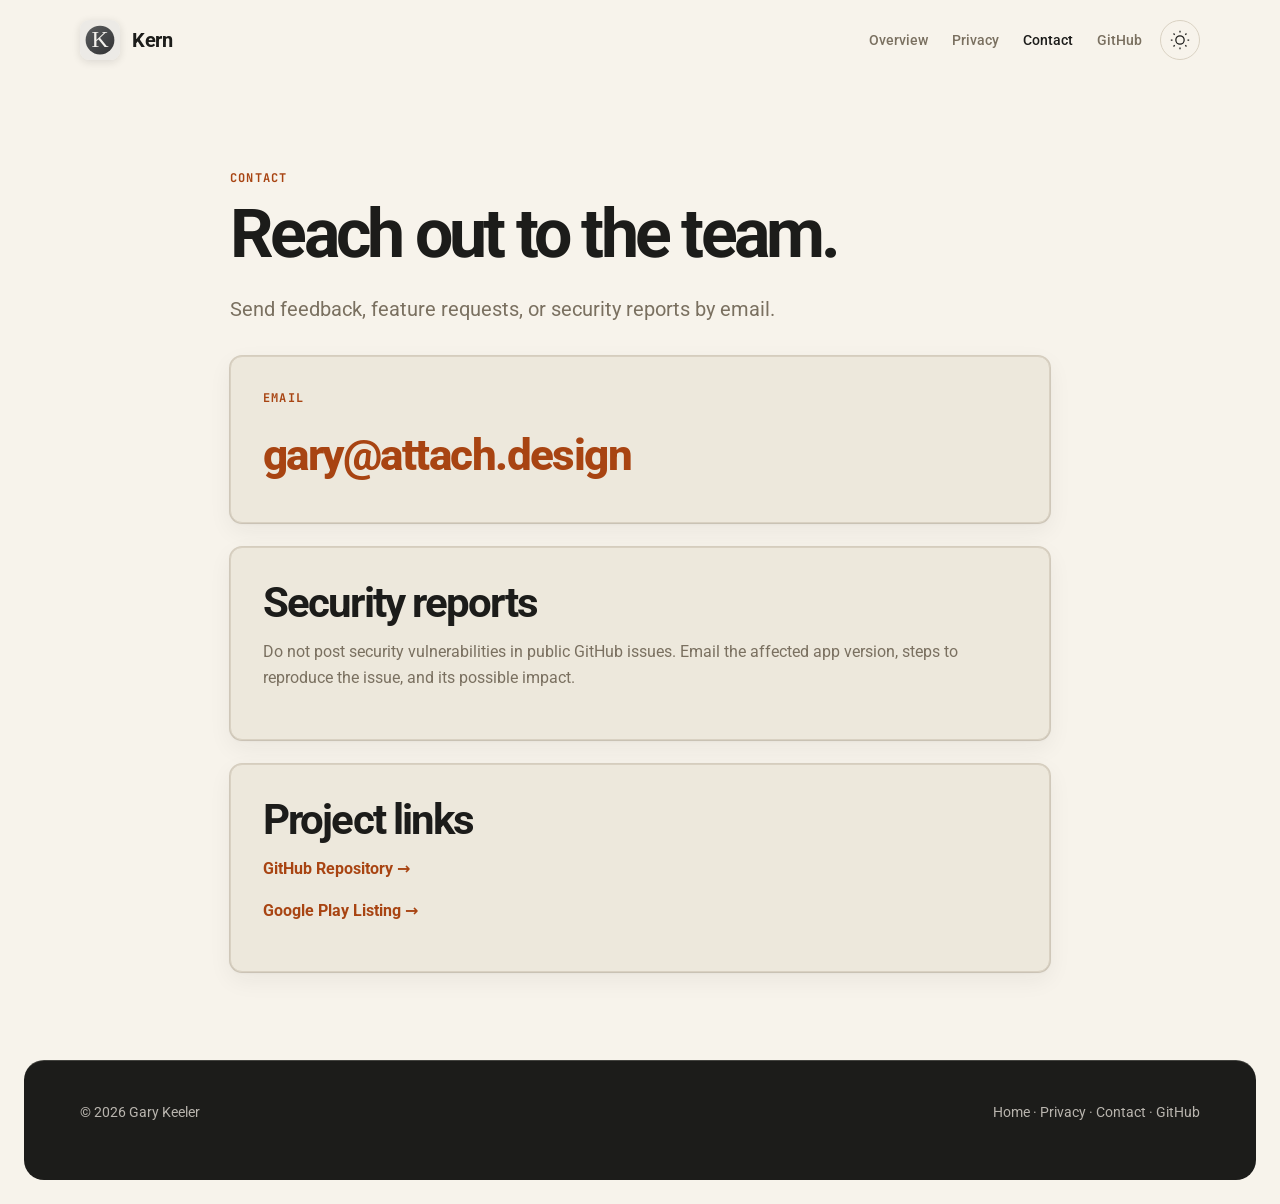
==== commit 66982ae8: "Refine website layout and interactions" ====
--- a/website/contact.html
+++ b/website/contact.html
@@ -22,7 +22,7 @@
   <div class="site-header-wrapper" id="header-wrapper">
     <header class="site-header">
       <a class="brand" href="index.html" aria-label="Kern Home">
-        <span class="mark" aria-hidden="true">K</span>
+        <img class="mark" src="favicon.svg" alt="" aria-hidden="true">
         <span>Kern</span>
       </a>
 
@@ -75,13 +75,15 @@
   </main>
 
   <footer class="site-footer">
-    <span>© 2026 Gary Keeler</span>
-    <span>
-      <a href="index.html">Home</a> · 
-      <a href="privacy.html">Privacy</a> · 
-      <a href="contact.html">Contact</a> · 
-      <a href="https://github.com/iamkeeler/kern-android-markdown" target="_blank" rel="noopener">GitHub</a>
-    </span>
+    <div class="site-footer-inner section-shell">
+      <span>© 2026 Gary Keeler</span>
+      <span>
+        <a href="index.html">Home</a> ·
+        <a href="privacy.html">Privacy</a> ·
+        <a href="contact.html">Contact</a> ·
+        <a href="https://github.com/iamkeeler/kern-android-markdown" target="_blank" rel="noopener">GitHub</a>
+      </span>
+    </div>
   </footer>
 
   <script>
--- a/website/styles.css
+++ b/website/styles.css
@@ -1,30 +1,48 @@
-@import url('https://fonts.googleapis.com/css2?family=JetBrains+Mono:ital,wght@0,400;0,500;0,600;1,400&family=Roboto+Mono:wght@400;500&family=Roboto:ital,wght@0,400;0,500;0,700;1,400&display=swap');
+@import url('https://fonts.googleapis.com/css2?family=JetBrains+Mono:ital,wght@0,400;0,500;0,600;1,400&family=Roboto:ital,wght@0,400;0,500;0,700;1,400&display=swap');
 
 :root {
-  --canvas: #FFFBFE;
-  --surface: #F7F2FA;
-  --ink: #1C1B1F;
-  --muted: #625B71;
-  --border: #E7E0EC;
-  --accent: #6650A4;
-  --accent-hover: #4F378B;
+  --canvas: #F7F3EB;
+  --surface: #EDE8DC;
+  --ink: #1C1C1A;
+  --muted: #7A7060;
+  --border: #D9D1C2;
+  --accent: #C8541A;
+  --accent-hover: #A84412;
+  --accent-text: #A84412;
   --syntax-hover: #FFF8E7;
-  --shadow: 0 16px 48px rgba(28, 27, 31, 0.08);
-  --page-lift: 0 1px 3px rgba(28, 27, 31, 0.05), 0 8px 24px rgba(28, 27, 31, 0.06), 0 0 0 1px var(--border);
+  --band-bg: #1C1C1A;
+  --band-text: #F5F0E8;
+  --band-muted: rgba(245, 240, 232, 0.72);
+  --band-border: rgba(245, 240, 232, 0.18);
+  --band-accent: #E07A3C;
+  --band-syntax-hover: rgba(245, 240, 232, 0.1);
+  --hero-rule: #1C1C1A;
+  --hero-rule-shadow: rgba(28, 28, 26, 0.18);
+  --shadow: 0 16px 48px rgba(28, 28, 26, 0.08);
+  --page-lift: 0 1px 3px rgba(28, 28, 26, 0.05), 0 8px 24px rgba(28, 28, 26, 0.06), 0 0 0 1px var(--border);
   --max: 1120px;
   --radius-md: 12px;
   --radius-sm: 6px;
 }
 
 [data-theme="dark"] {
-  --canvas: #1C1B1F;
-  --surface: #211F26;
-  --ink: #E6E1E5;
-  --muted: #CAC4D0;
-  --border: #49454F;
-  --accent: #D0BCFF;
-  --accent-hover: #E8DEF8;
+  --canvas: #1C1C1A;
+  --surface: #242420;
+  --ink: #F5F0E8;
+  --muted: #A89F8C;
+  --border: #403E38;
+  --accent: #C8541A;
+  --accent-hover: #E07A3C;
+  --accent-text: #E07A3C;
   --syntax-hover: #332F27;
+  --band-bg: #242420;
+  --band-text: #F5F0E8;
+  --band-muted: rgba(245, 240, 232, 0.68);
+  --band-border: rgba(245, 240, 232, 0.16);
+  --band-accent: #E07A3C;
+  --band-syntax-hover: rgba(245, 240, 232, 0.08);
+  --hero-rule: #242420;
+  --hero-rule-shadow: rgba(0, 0, 0, 0.3);
   --shadow: 0 16px 48px rgba(0, 0, 0, 0.45);
   --page-lift: 0 1px 3px rgba(0, 0, 0, 0.2), 0 8px 24px rgba(0, 0, 0, 0.3), 0 0 0 1px var(--border);
 }
@@ -50,17 +68,6 @@
   line-height: 1.6;
   -webkit-font-smoothing: antialiased;
   transition: background-color 200ms ease, color 200ms ease;
-}
-
-body::before {
-  content: "";
-  position: fixed;
-  inset: 0;
-  pointer-events: none;
-  opacity: 0.35;
-  background-image: linear-gradient(to right, var(--border) 1px, transparent 1px), linear-gradient(to bottom, var(--border) 1px, transparent 1px);
-  background-size: 48px 48px;
-  mask-image: linear-gradient(to bottom, black 0%, transparent 65%);
 }
 
 a { color: inherit; }
@@ -110,28 +117,25 @@
 .brand {
   display: inline-flex;
   align-items: center;
-  gap: 10px;
+  gap: 12px;
   color: var(--ink);
-  font-size: 18px;
+  font-size: 20px;
   font-weight: 700;
   letter-spacing: -0.02em;
   text-decoration: none;
 }
 
 .mark {
-  display: grid;
-  width: 30px;
-  height: 30px;
-  place-items: center;
-  color: #fff;
-  background: var(--accent);
-  border-radius: 8px;
-  font-family: "JetBrains Mono", monospace;
-  font-size: 15px;
-  box-shadow: 0 4px 12px rgba(46, 91, 255, 0.25);
-}
-
-.brand:hover .mark { background: var(--accent-hover); }
+  display: block;
+  width: 40px;
+  height: 40px;
+  border-radius: 9px;
+  object-fit: cover;
+  box-shadow: 0 2px 8px rgba(28, 28, 26, 0.12);
+  transition: transform 200ms ease;
+}
+
+.brand:hover .mark { transform: scale(1.04); }
 
 .nav-group,
 .nav { display: flex; align-items: center; }
@@ -173,22 +177,57 @@
 
 .hero {
   display: grid;
-  grid-template-columns: minmax(0, 1fr) minmax(280px, 420px);
+  grid-template-columns: minmax(0, 1.1fr) minmax(360px, 440px);
   align-items: center;
-  gap: 72px;
-  min-height: 620px;
-  padding-top: 72px;
-  padding-bottom: 72px;
+  gap: 56px;
+  min-height: 560px;
+  padding-top: 56px;
+  padding-bottom: 56px;
 }
 
 .hero-copy { max-width: 620px; }
 
-.hero-device { display: flex; justify-content: center; }
+.hero-device {
+  position: relative;
+  display: flex;
+  justify-content: center;
+  width: clamp(370px, 38vw, 440px);
+  height: clamp(440px, 40vw, 500px);
+}
+
+.hero-device .device-bezel {
+  width: clamp(330px, 34vw, 380px);
+  max-width: 100%;
+  height: clamp(440px, 40vw, 500px);
+  overflow: hidden;
+  border-bottom-right-radius: 0;
+  border-bottom-left-radius: 0;
+  transform: translate3d(0, var(--hero-parallax, 0px), 0) scale(0.96);
+  transform-origin: center center;
+  will-change: transform;
+}
+
+.hero-device .device-bezel::after {
+  display: none;
+}
+
+.hero-device::after {
+  content: "";
+  position: absolute;
+  right: -24px;
+  bottom: 2%;
+  left: -24px;
+  height: 2px;
+  background: var(--hero-rule);
+  box-shadow: 0 -8px 16px var(--hero-rule-shadow);
+  transform: translate3d(0, var(--hero-parallax, 0px), 0);
+  pointer-events: none;
+}
 
 .eyebrow,
 .small-label {
   margin: 0 0 12px;
-  color: var(--accent);
+  color: var(--accent-text);
   font-family: "JetBrains Mono", monospace;
   font-size: 12px;
   font-weight: 700;
@@ -200,14 +239,14 @@
 
 h1 {
   margin-bottom: 24px;
-  font-size: clamp(42px, 6vw, 76px);
+  font-size: clamp(42px, 5.5vw, 68px);
   line-height: 1.02;
   letter-spacing: -0.055em;
 }
 
 h2 {
   margin-bottom: 14px;
-  font-size: clamp(30px, 4vw, 46px);
+  font-size: clamp(30px, 3.8vw, 42px);
   line-height: 1.08;
   letter-spacing: -0.045em;
 }
@@ -222,7 +261,83 @@
   line-height: 1.5;
 }
 
-.actions { display: flex; flex-wrap: wrap; gap: 12px; }
+.actions-home { min-height: 46px; }
+
+.actions {
+  display: flex;
+  flex-wrap: wrap;
+  gap: 12px;
+}
+
+.actions.is-floating,
+.actions.is-docked {
+  flex-wrap: nowrap;
+  gap: 8px;
+  padding: 6px;
+  background: var(--surface);
+  border: 1px solid var(--border);
+  border-radius: 12px;
+  box-shadow: 0 10px 28px rgba(28, 28, 26, 0.2);
+}
+
+.actions.is-floating {
+  position: fixed;
+  bottom: 24px;
+  left: 50%;
+  z-index: 90;
+  width: max-content;
+  max-width: calc(100% - 48px);
+  translate: -50% 0;
+}
+
+.actions-anchor {
+  display: flex;
+  align-items: flex-start;
+  justify-content: center;
+  width: 100%;
+  min-height: 78px;
+  margin-top: 36px;
+}
+
+.actions.is-docked { position: relative; }
+
+.actions-collapse {
+  display: none;
+  flex: 0 0 42px;
+  align-items: center;
+  justify-content: center;
+  align-self: stretch;
+  min-height: 42px;
+  padding: 0;
+  color: var(--muted);
+  background: transparent;
+  border: 0;
+  border-left: 1px solid var(--border);
+  cursor: pointer;
+}
+
+.actions-collapse svg {
+  width: 20px;
+  height: 20px;
+  fill: none;
+  stroke: currentColor;
+  stroke-width: 2;
+  stroke-linecap: round;
+  stroke-linejoin: round;
+  transition: transform 180ms ease;
+}
+
+.actions.is-floating .actions-collapse,
+.actions.is-docked .actions-collapse { display: inline-flex; }
+
+.actions.is-collapsed { width: 54px; }
+.actions.is-collapsed .button { display: none; }
+.actions.is-collapsed .actions-collapse {
+  flex-basis: 100%;
+  color: var(--accent-text);
+  border-left: 0;
+}
+.actions.is-collapsed .actions-collapse svg { transform: rotate(180deg); }
 
 .button {
   display: inline-flex;
@@ -294,6 +409,25 @@
 .contact,
 .page { padding: 88px 0; }
 
+.features {
+  width: calc(100% - 48px);
+  margin-right: auto;
+  margin-left: auto;
+  padding: 88px 0;
+  background: var(--band-bg);
+  color: var(--band-text);
+  border-radius: 20px;
+  overflow: hidden;
+}
+
+.features .eyebrow { color: var(--band-accent); }
+.features .feature-list { border-color: var(--band-border); }
+.features .feature-item { border-color: var(--band-border); }
+.features .feature-item p { color: var(--band-muted); }
+.features .markdown-hover-target:hover,
+.features .markdown-hover-target:focus-visible,
+.features .markdown-hover-target.is-showing-markdown { background: var(--band-syntax-hover); }
+
 .section-heading { max-width: 720px; margin-bottom: 40px; }
 
 .feature-list { border-top: 1px solid var(--border); }
@@ -313,47 +447,71 @@
 
 .feature-item p { max-width: 680px; }
 
-.screenshots-section { padding: 24px 0 96px; }
-
-.screenshots-grid {
+.details-section { padding: 88px 0 120px; }
+
+.details-section .section-heading {
+  max-width: 860px;
+  margin-bottom: 56px;
+}
+
+.details-grid {
   display: grid;
   grid-template-columns: repeat(3, minmax(0, 1fr));
-  gap: 32px;
-}
-
-.screenshot-card {
+  border-top: 1px solid var(--border);
+  border-bottom: 1px solid var(--border);
+}
+
+.detail-card {
   min-width: 0;
-  text-align: center;
-}
-
-.screenshot-device {
-  display: flex;
-  justify-content: center;
-  margin-bottom: 24px;
-}
-
-.screenshot-device .device-bezel {
-  max-width: 220px;
-}
-
-.screenshot-card h3 {
-  margin-bottom: 10px;
-  font-size: 20px;
-}
-
-.screenshot-card p {
-  margin: 0 auto;
-  max-width: 280px;
+  min-height: 260px;
+  padding: 44px 40px 48px 0;
+}
+
+.detail-card + .detail-card {
+  padding-left: 40px;
+  border-left: 1px solid var(--border);
+}
+
+.detail-card .detail-number {
+  margin-bottom: 28px;
+  color: var(--accent-text);
+  font-family: "JetBrains Mono", monospace;
+  font-size: 18px;
+  font-weight: 600;
+  letter-spacing: -0.04em;
+  line-height: 1;
+}
+
+.detail-card h3 {
+  margin-bottom: 16px;
+  font-size: clamp(22px, 2.4vw, 28px);
+  letter-spacing: -0.03em;
+}
+
+.detail-card p {
+  margin: 0;
+  max-width: 320px;
   color: var(--muted);
-  font-size: 15px;
-}
-
-.syntax-demo { padding-top: 24px; padding-bottom: 96px; }
+  font-size: 17px;
+}
+
+.syntax-demo {
+  width: calc(100% - 48px);
+  margin-right: auto;
+  margin-left: auto;
+  padding: 88px 0 96px;
+  color: var(--band-text);
+  background: var(--band-bg);
+  border-radius: 20px;
+  overflow: hidden;
+}
+
+.syntax-demo .eyebrow { color: var(--band-accent); }
 
 .section-subtext {
   max-width: 600px;
   margin-top: 8px;
-  color: var(--muted);
+  color: var(--band-muted);
   font-size: 17px;
   line-height: 1.5;
 }
@@ -363,9 +521,9 @@
   margin: 32px auto 0;
   overflow: hidden;
   background: var(--canvas);
-  border: 1px solid var(--border);
-  border-radius: 20px;
-  box-shadow: 0 16px 42px rgba(36, 35, 32, 0.08);
+  border: 1px solid var(--band-border);
+  border-radius: var(--radius-md);
+  box-shadow: 0 24px 60px rgba(0, 0, 0, 0.22);
 }
 
 .syntax-demo-bar {
@@ -377,7 +535,7 @@
   color: var(--muted);
   background: var(--surface);
   border-bottom: 1px solid var(--border);
-  font-family: "JetBrains Mono", "Roboto Mono", monospace;
+  font-family: "JetBrains Mono", monospace;
   font-size: 12px;
 }
 
@@ -403,13 +561,13 @@
 .syntax-preview ul { max-width: 610px; margin-bottom: 24px; padding-left: 24px; }
 .syntax-preview li { margin: 5px 0; }
 .syntax-preview blockquote { max-width: 610px; margin-bottom: 24px; padding: 10px 18px; border-left: 3px solid var(--accent); color: var(--muted); }
-.syntax-preview a { color: var(--accent); }
+.syntax-preview a { color: var(--accent-text); }
 
 .markdown-hover-target {
   border-radius: 6px;
   outline: none;
   cursor: default;
-  transition: background-color 120ms ease, color 120ms ease;
+  transition: background-color 40ms ease, color 40ms ease;
 }
 
 .markdown-hover-target:hover,
@@ -425,21 +583,18 @@
   grid-template-columns: minmax(260px, 0.7fr) minmax(0, 1fr) auto;
   gap: 32px;
   align-items: center;
-  padding: 40px;
-  background: var(--surface);
-  border: 1px solid var(--border);
-  border-radius: var(--radius-md);
-  box-shadow: var(--page-lift);
-  transition: transform 200ms ease, box-shadow 200ms ease;
-}
-
-.privacy-band:hover { transform: translateY(-2px); box-shadow: var(--page-lift), 0 12px 32px rgba(26, 26, 24, 0.08); }
+  padding: 48px 0;
+  border-top: 1px solid var(--border);
+  border-bottom: 1px solid var(--border);
+}
+
 .privacy-band p { margin-bottom: 0; }
 
-.text-link { color: var(--accent); font-weight: 700; text-decoration: none; }
+.text-link { color: var(--accent-text); font-weight: 700; text-decoration: none; }
 .text-link:hover { text-decoration: underline; }
 
-.contact { max-width: 760px; }
+.contact { max-width: var(--max); }
+.contact-copy { max-width: 760px; margin: 0 auto; }
 .page { max-width: 820px; }
 
 .contact-card,
@@ -457,7 +612,7 @@
 .contact-card a {
   display: inline-block;
   max-width: 100%;
-  color: var(--accent);
+  color: var(--accent-text);
   font-size: clamp(24px, 4vw, 44px);
   font-weight: 800;
   letter-spacing: -0.035em;
@@ -468,23 +623,32 @@
 .contact-card a:hover { text-decoration: underline; }
 
 .site-footer {
+  width: calc(100% - 48px);
+  margin: 0 auto 24px;
+  padding: 0;
+  color: var(--band-muted);
+  background: var(--band-bg);
+  font-size: 14px;
+  border-top: 1px solid var(--band-border);
+  border-radius: 20px;
+  overflow: hidden;
+}
+
+.site-footer-inner {
   display: flex;
   justify-content: space-between;
   gap: 24px;
-  padding: 40px 0 56px;
-  color: var(--muted);
-  font-size: 14px;
-  border-top: 1px solid var(--border);
+  padding-top: 40px;
+  padding-bottom: 56px;
 }
 
 .site-footer a { text-decoration: none; }
-.site-footer a:hover { color: var(--ink); }
+.site-footer a:hover { color: var(--band-text); }
 
 @media (max-width: 880px) {
-  .hero { grid-template-columns: 1fr; padding-top: 32px; gap: 40px; }
+  .hero { grid-template-columns: 1fr; min-height: auto; padding-top: 32px; gap: 40px; }
   .privacy-band { grid-template-columns: 1fr; gap: 20px; }
   .feature-item { grid-template-columns: 1fr; gap: 12px; }
-  .screenshots-grid { gap: 24px; }
 }
 
 @media (max-width: 640px) {
@@ -508,18 +672,35 @@
   }
 
   .nav.open { display: flex; }
-  .site-footer { flex-direction: column; gap: 16px; }
-  .screenshots-grid { grid-template-columns: 1fr; }
+  .site-footer-inner { flex-direction: column; gap: 16px; }
+  .actions.is-floating,
+  .actions.is-docked { justify-content: center; width: calc(100% - 48px); }
+  .actions.is-docked { width: 100%; }
+  .actions.is-floating .button,
+  .actions.is-docked .button { flex: 1 1 100%; }
+  .actions.is-floating.is-collapsed,
+  .actions.is-docked.is-collapsed { width: 54px; }
+  .details-grid { grid-template-columns: 1fr; }
+  .details-section { padding: 64px 0 80px; }
+  .details-section .section-heading { margin-bottom: 40px; }
+  .detail-card { min-height: 0; padding: 36px 0 40px; border-bottom: 1px solid var(--border); }
+  .detail-card:last-child { border-bottom: 0; }
+  .detail-card + .detail-card { padding-left: 0; border-left: 0; }
   .syntax-demo-bar { align-items: flex-start; flex-direction: column; gap: 4px; }
   .syntax-demo-hint { text-align: left; }
   .syntax-preview { padding: 28px 24px 32px; }
   .syntax-preview h1 { font-size: 25px; }
+  .hero-device .device-bezel {
+    width: 275px;
+    height: 390px;
+  }
+
+  .hero-device { width: 315px; height: 390px; }
 }
 
 @media (prefers-reduced-motion: reduce) {
   html { scroll-behavior: auto; }
   [data-reveal],
   .markdown-hover-target,
-  .button,
-  .privacy-band { transition: none; }
-}
+  .button { transition: none; }
+}
